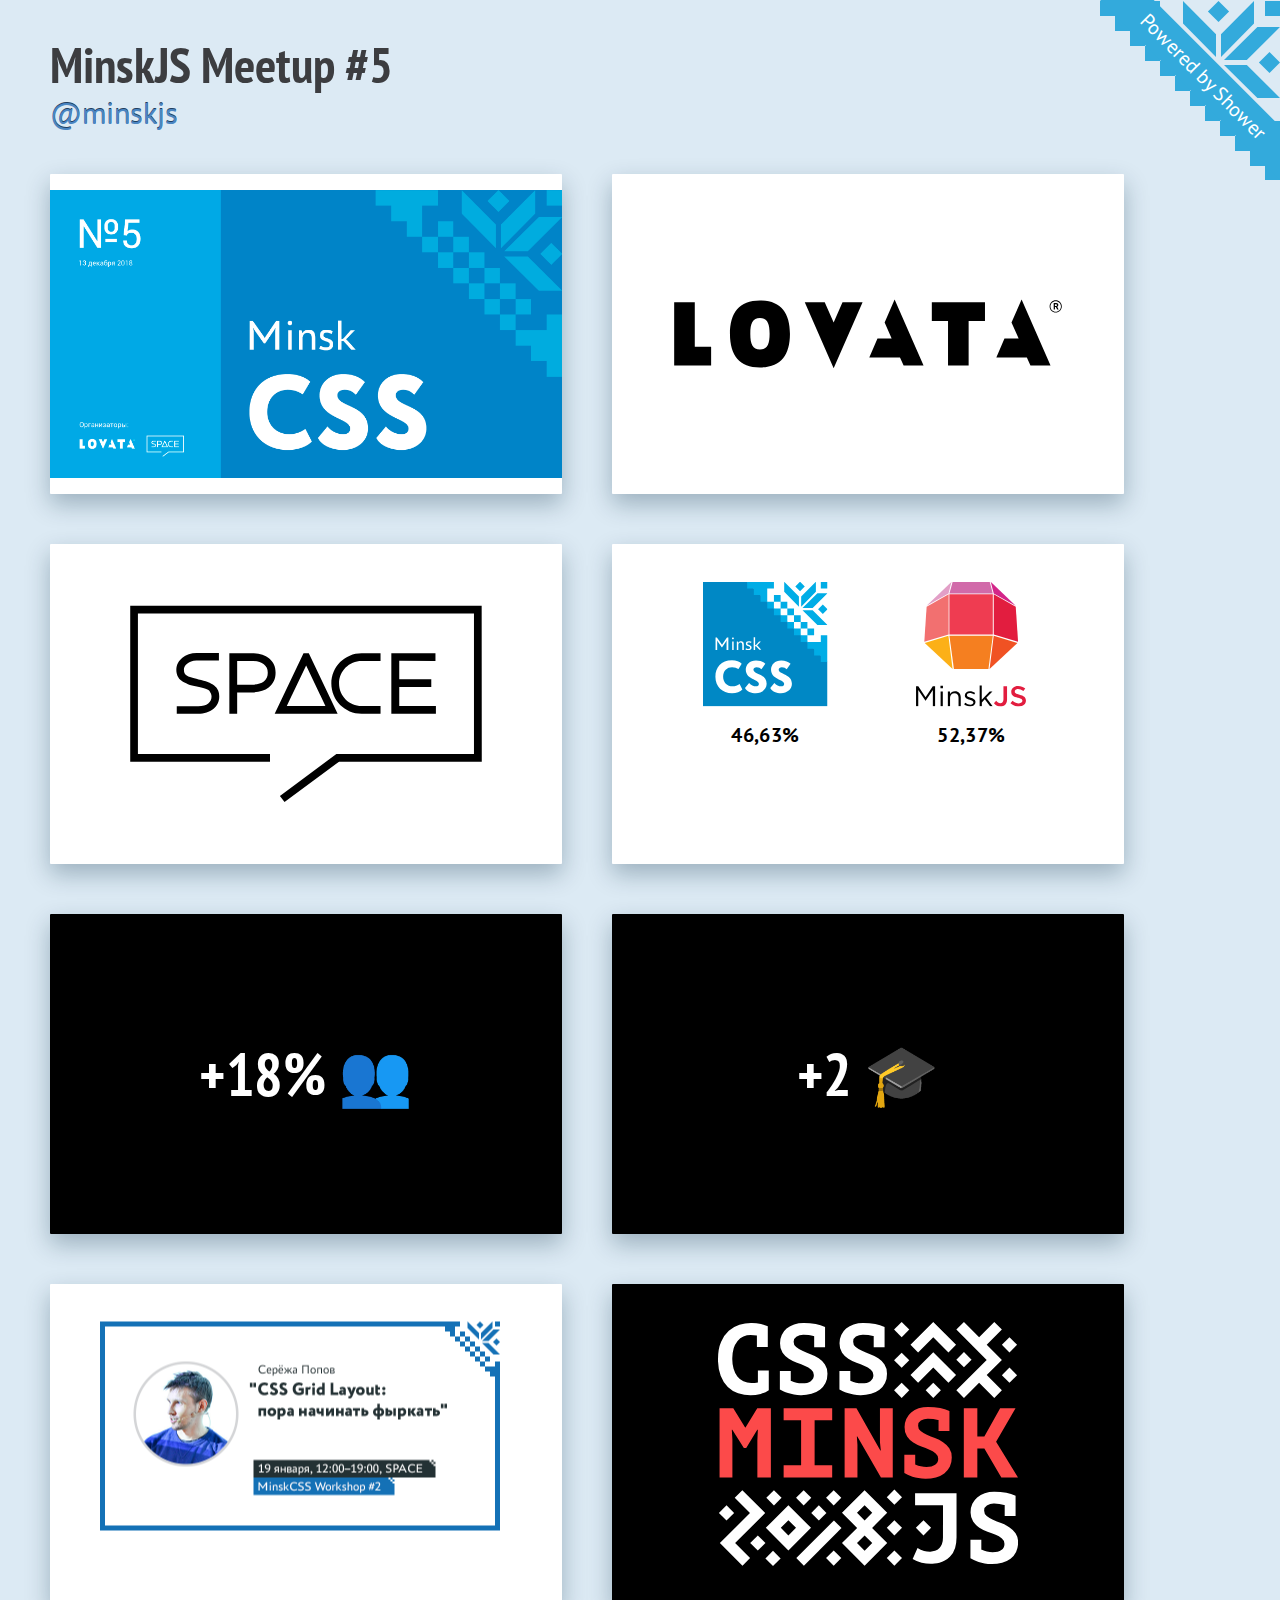
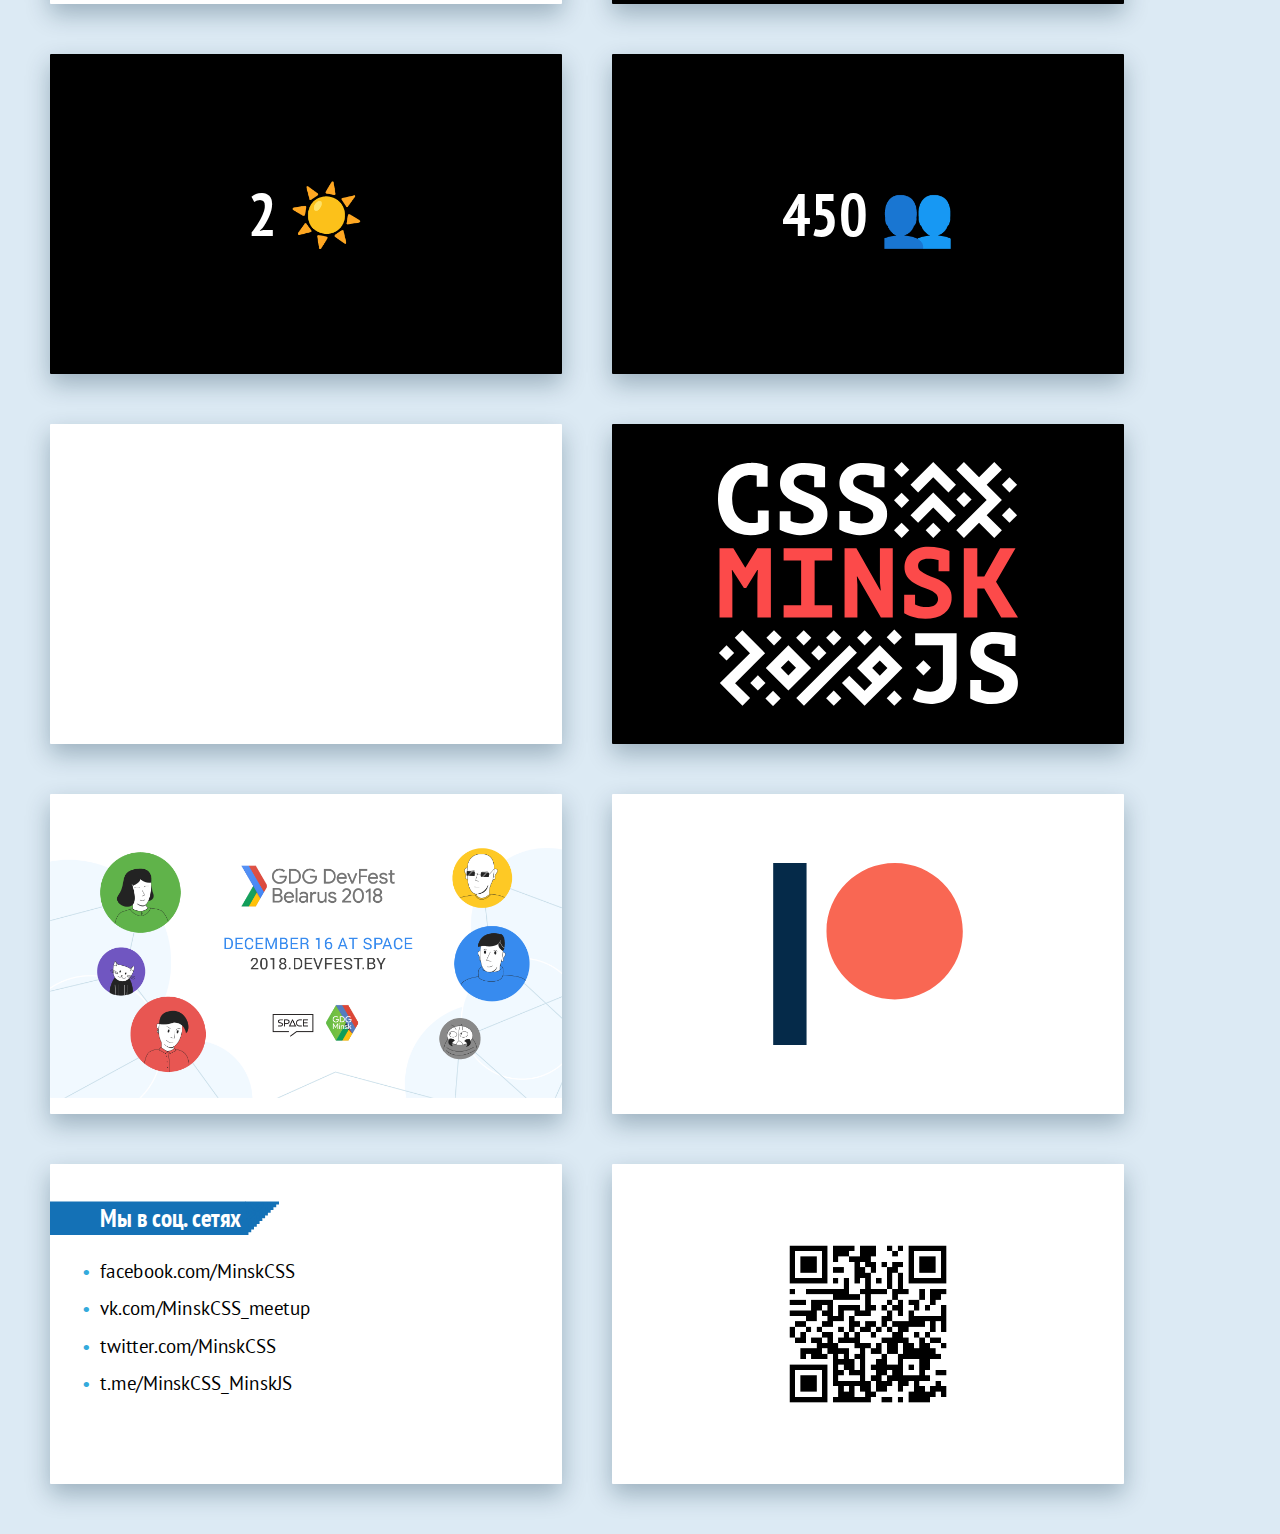
==== index.html @ f00f888f "Add slides" ====
<!DOCTYPE html>
<html lang="en">

<head>
	<title>MinskJS Meetup #5 — Opening</title>
	<meta charset="utf-8">
	<meta http-equiv="x-ua-compatible" content="ie=edge">
	<meta name="viewport" content="width=device-width, initial-scale=1">
	<link rel="stylesheet" href="shower/themes/minsk-css/styles/screen-16x10.css">
	<link rel="stylesheet" href="style.css">
	<link rel="stylesheet" href="assets/animate.css">
	<style>
		.animated {
			animation-play-state: paused;
		}
		.slide.active .animated {
			animation-play-state: running;
		}
		.animation-delay-100 {
			animation-delay: 100ms;
		}
		.animation-delay-500 {
			animation-delay: 500ms;
		}
		.animation-delay-1000 {
			animation-delay: 1000ms;
		}
		.animation-delay-1500 {
			animation-delay: 1500ms;
		}
	</style>
</head>

<body class="shower list">

	<header class="caption">
		<h1>MinskJS Meetup #5</h1>
		<p>
			<a href="https://twitter.com/MinskJS">@minskjs</a>
		</p>
	</header>

	<section class="slide clear" id="cover">
		<img src="pictures/cover.png" alt="" class="cover">
	</section>

	<section class="slide clear">
		<img src="pictures/lovata.svg" class="place" alt="LOVATA" width="900">
	</section>

	<section class="slide clear">
		<img src="pictures/space.svg" class="place" alt="space" width="900">
	</section>

	<section class="slide white clear">
		<style>
			.projects {
				display: flex;
				height: 83.5%;
				align-items: center;
				justify-content: space-between;
				flex-wrap: wrap;
				flex-direction: column;
			}
	
			.projects__item {
				flex-basis: 45%;
			}
		</style>
		<div class="projects">
			<style>
				.meetups-attendees-ratio {
					display: block;
					font-weight: bold;
					font-size: 40px;
					text-align: center;
				}
			</style>
			<div class="animated bounceInLeft animation-delay-100">
				<img src="pictures/minskcss-logo.svg" alt="">
				<span class="meetups-attendees-ratio">46,63%</span>
			</div>
			<div class="animated bounceInRight animation-delay-100">
				<img src="pictures/minskjs-logo.svg" alt="">
				<span class="meetups-attendees-ratio">52,37%</span>
			</div>
		</div>
	</section>

	<section class="slide black clear">
		<h2 class="shout no-bg shrink" style="color: white">+18% 👥</h2>
	</section>

	<section class="slide black clear">
		<h2 class="shout no-bg shrink" style="color: white">+2 🎓</h2>
	</section>

	<section class="slide clear">
		<img src="pictures/minskcss-workshop-2.png" alt="DevFest">
	</section>

	<section class="slide black clear">
		<img src="pictures/css-minsk-js-logo.svg" class="place" width="600" alt="CSS-Minsk-JS">
	</section>

	<section class="slide black clear">
		<h2 class="shout no-bg shrink" style="color: white">2 ☀️</h2>
	</section>

	<section class="slide black clear">
		<h2 class="shout no-bg shrink" style="color: white">450 👥</h2>
	</section>

	<section class="slide clear">
		<iframe width="100%" height="100%" class="cover" src="https://www.youtube.com/embed/_uYw_i0BVOA?controls=0" frameborder="0" allow="accelerometer; autoplay; encrypted-media; gyroscope; picture-in-picture" allowfullscreen></iframe>
	</section>

	<section class="slide black clear">
		<img src="pictures/css-minsk-js-logo-2019.svg" class="place" width="600" alt="CSS-Minsk-JS">
	</section>

	<section class="slide clear">
		<img src="pictures/devfest-banner.png" class="cover" alt="DevFest">
	</section>

	
	<section class="slide clear">
		<img src="pictures/patreon-logo.svg" class="cover" alt="Patreon">
	</section>

	<section class="slide clear">
		<h2>Мы в соц. сетях</h2>
		<ul style="font-size: 1.5em;">
			<li>facebook.com/MinskCSS</li>
			<li>vk.com/MinskCSS_meetup</li>
			<li>twitter.com/MinskCSS</li>
			<li>t.me/MinskCSS_MinskJS</li>
		</ul>
	</section>

	<section class="slide clear">
		<img src="pictures/qr.gif" class="place" height="400" alt="QR-code">
	</section>


	<footer class="badge">
		<a href="https://github.com/shower/shower">Powered by Shower</a>
	</footer>

	<div class="progress"></div>

	<script src="shower/shower.min.js"></script>

</body>

</html>
---- shower/themes/minsk-css/styles/screen-16x10.css ----
/**
* MinskCSS theme for Shower HTML presentation engine
* shower-minskcss v1.0.0, https://github.com/MeFoDy/shower-minskcss
* @copyright 2010–2018 Nikita Dubko, https://mefody.github.io/
* @license MIT
*/
@charset "UTF-8";@font-face{font-family:PT Sans;src:url(../fonts/pt-sans-regular.woff) format("woff")}@font-face{font-family:PT Sans;font-weight:700;src:url(../fonts/pt-sans-bold.woff) format("woff")}@font-face{font-family:PT Sans;font-style:italic;src:url(../fonts/pt-sans-italic.woff) format("woff")}@font-face{font-family:PT Sans;font-weight:700;font-style:italic;src:url(../fonts/pt-sans-bold-italic.woff) format("woff")}@font-face{font-family:PT Sans Narrow;font-weight:700;src:url(../fonts/pt-sans-narrow-bold.woff) format("woff")}@font-face{font-family:PT Mono;src:url(../fonts/pt-mono-regular.woff) format("woff")}*,::after,::before{-webkit-box-sizing:border-box;box-sizing:border-box}a,abbr,acronym,address,applet,article,aside,audio,b,big,blockquote,body,canvas,caption,center,cite,code,dd,del,details,dfn,div,dl,dt,em,embed,fieldset,figcaption,figure,footer,form,h1,h2,h3,h4,h5,h6,header,hgroup,html,i,iframe,img,ins,kbd,label,legend,li,mark,menu,nav,object,ol,output,p,pre,q,ruby,s,samp,section,small,span,strike,strong,sub,summary,sup,table,tbody,td,tfoot,th,thead,time,tr,tt,u,ul,var,video{margin:0;padding:0;vertical-align:baseline;border:0;font:inherit;font-size:100%}article,aside,details,figcaption,figure,footer,header,hgroup,main,menu,nav,section{display:block}.caption p,body{line-height:1}ol,ul{list-style:none}blockquote,q{quotes:none}blockquote::after,blockquote::before,q::after,q::before{content:none}table{border-spacing:0;border-collapse:collapse}a{text-decoration:none}@page{margin:0;size:1024px 640px}.shower{counter-reset:slide;color:#000;font:25px/2 PT Sans,sans-serif;-webkit-print-color-adjust:exact;-webkit-text-size-adjust:none;-moz-text-size-adjust:none;-ms-text-size-adjust:none}@media print{.shower{text-rendering:geometricPrecision}}.caption{display:none;width:100%;margin-top:-.2em;padding:0 1em .93em;color:#3c3d40;font-size:25px}@media (min-width:1174px){.caption{font-size:50px}}@media (min-width:2348px){.caption{font-size:100px}}.caption h1{padding-bottom:.15em;font:700 1em/1 PT Sans Narrow,sans-serif}.caption p{font-size:.6em}.caption a{color:#4b86c2;text-shadow:0 -1px 0 #1f3f60}.slide{position:relative;z-index:1;overflow:hidden;width:1024px;height:640px;padding:75px 100px 0;background:#fff;font-size:25px}.slide h2{position:relative;margin-bottom:34px;color:#585a5e;font:700 50px/1 PT Sans Narrow,sans-serif}.slide h2:not(.no-bg){display:inline-block;margin-left:-200px;padding:7px 10px 10px 200px;color:#fff;background:#1471b6}.slide h2:not(.no-bg)::after{position:absolute;top:0;right:-66px;display:block;width:67px;height:100%;content:'';-webkit-transform:scaleX(-1);transform:scaleX(-1);background:url(../images/ornament-dark.svg) no-repeat,-webkit-gradient(linear,right top,left bottom,color-stop(0,#1471b6),color-stop(50%,#1471b6),color-stop(50%,transparent));background:url(../images/ornament-dark.svg) no-repeat,linear-gradient(to bottom left,#1471b6 0,#1471b6 50%,transparent 50%);background-size:contain}.slide p{margin-bottom:1em}.slide p.note{color:#979a9e}.slide a{background:-webkit-gradient(linear,left bottom,left top,color-stop(.09em,currentColor),color-stop(.09em,transparent)) repeat-x;background:linear-gradient(to top,currentColor .09em,transparent .09em) repeat-x;color:#4b86c2}.slide b,.slide strong{font-weight:700}.slide blockquote,.slide dfn,.slide em,.slide i{font-style:italic}.slide code,.slide kbd,.slide mark,.slide samp{padding:.1em .3em;border-radius:.2em}.slide code,.slide kbd,.slide samp{background:rgba(88,90,94,.1);font-family:PT Mono,monospace;line-height:1}.slide mark{background:#fafaa2}.slide sub,.slide sup{position:relative;font-size:75%;line-height:0}.slide sub{bottom:-.25em}.slide sup{top:-.5em}.slide blockquote::before{position:absolute;margin:-.15em 0 0 -.43em;content:'\201C';color:rgba(20,113,182,.3);font-size:8em;line-height:1}.slide blockquote+figcaption{margin:-1em 0 1em;font-weight:700;font-style:italic}.slide ol,.slide ul{margin-bottom:1em;counter-reset:list}.slide ol li,.slide ul li{text-indent:-2em;page-break-inside:avoid}.slide ol li::before,.slide ul li::before{display:inline-block;width:2em;text-align:right;color:#33aadc}.slide ol ol,.slide ol ul,.slide ul ol,.slide ul ul{margin-bottom:0;margin-left:2em}.slide ul>li::before{padding-right:.5em;content:'•'}.slide ul>li:lang(ru)::before{content:'—'}.slide ol>li::before{padding-right:.4em;content:counter(list) ".";counter-increment:list}.slide ol>li[value]::before{content:attr(value) "."}.slide ul>li[value]::before{content:attr(value)}.slide table{width:calc(100% + 100px + 100px);margin-bottom:1em;margin-left:-100px}.slide table td:first-child,.slide table th:first-child{padding-left:96px}.slide table td:last-child,.slide table th:last-child{padding-right:96px}.slide table th{text-align:left;font-weight:700}.slide table tr:not(:last-of-type)>*{background:-webkit-gradient(linear,left bottom,left top,color-stop(.055em,rgba(88,90,94,.5)),color-stop(.055em,transparent)) repeat-x;background:linear-gradient(to top,rgba(88,90,94,.5) .055em,transparent .055em) repeat-x}.slide table.striped tr:nth-child(even){background:rgba(88,90,94,.1)}.slide table.striped tr>*{background-image:none}.slide pre{margin-bottom:1em;counter-reset:code;white-space:normal}.slide pre code{display:block;width:calc(100% + 100px + 100px);margin-left:-100px;padding:0 0 0 100px;white-space:pre;-moz-tab-size:4;-o-tab-size:4;tab-size:4;border-radius:0;background:0 0;line-height:2}.slide pre code:not(:only-child).mark{background:rgba(88,90,94,.1)}.slide pre code:not(:only-child)::before{position:absolute;margin-left:-2em;content:counter(code,decimal-leading-zero) ".";counter-increment:code;color:#979a9e}.slide pre mark{position:relative;z-index:-1;margin:0 -.3em}.slide pre mark.important{color:#fff;background:#c00}.slide .cover+figcaption.white,.slide pre mark.important .hljs-string{color:#fff}.slide pre .comment{color:#999}.slide footer{position:absolute;right:0;bottom:-640px;left:0;display:none;padding:41px 100px 8px;-webkit-transition:bottom .3s;transition:bottom .3s;background:#fbfbba;-webkit-box-shadow:0 1px 0 #fafaa2 inset;box-shadow:0 1px 0 #fafaa2 inset;line-height:1.5}.slide footer mark{background:rgba(255,255,255,.8)}.slide:hover>footer{bottom:0}.slide.grid{background-image:url(../images/grid.png);-ms-interpolation-mode:nearest-neighbor;image-rendering:-webkit-optimize-contrast;image-rendering:-moz-crisp-edges;image-rendering:-o-pixelated;image-rendering:pixelated}@media (-webkit-min-device-pixel-ratio:2),(min-resolution:2dppx){.slide.grid{background-image:url(../images/grid@2x.png);background-size:1024px auto}}.slide.black{background-color:#000}.slide.white{background-color:#fff}.slide.clear.active{z-index:2}.slide.clear::after{visibility:hidden}.slide .double,.slide .triple{-webkit-hyphens:auto;-ms-hyphens:auto;hyphens:auto;-webkit-column-gap:75px;column-gap:75px}.slide .double{-webkit-column-count:2;column-count:2}.slide .triple{-webkit-column-count:3;column-count:3}.slide .shout{position:absolute;top:50%;left:0;width:100%;padding:0 20px;-webkit-transform:translateY(-50%);transform:translateY(-50%);text-align:center;font-size:90px;line-height:1}.slide .shout:not(.no-bg){margin-left:0;padding:10px 20px}.slide .shout a{background:-webkit-gradient(linear,left bottom,left top,color-stop(.11em,currentColor),color-stop(.11em,transparent)) repeat-x;background:linear-gradient(to top,currentColor .11em,transparent .11em) repeat-x}.slide .link::before{position:relative;top:.3em;display:inline-block;width:1.6em;height:1.3em;padding-right:.3em;content:'';text-decoration:none;background-color:#fff;background-repeat:no-repeat;background-size:contain}.slide .link-github::before{background-image:url(../images/github-logo.svg)}.slide .link-codepen::before{background-image:url(../images/codepen-logo.svg)}.slide .strike{position:relative;text-decoration:none}.slide .strike::after{position:absolute;top:50%;left:-10px;display:block;width:calc(100% + 20px);height:7px;content:'';-webkit-transform:rotate(-5deg);transform:rotate(-5deg);background-color:red}.slide .label{display:inline-block;padding:0 .5em;color:#fff;background:#1471b6}.slide .cover{position:absolute;z-index:-1;top:50%;left:50%;max-width:100%;max-height:100%;-webkit-transform:translate(-50%,-50%);transform:translate(-50%,-50%)}.slide .cover.w,.slide .cover.width{width:100%;max-height:none}.slide .cover.h,.slide .cover.height{max-width:none;height:100%}.slide .cover+figcaption{position:absolute;right:10px;bottom:20px;-webkit-transform:translateX(100%) rotate(-90deg);transform:translateX(100%) rotate(-90deg);-webkit-transform-origin:0 100%;transform-origin:0 100%;opacity:.7;font-size:12px}.slide .cover+figcaption a{color:currentcolor}.slide .step-corner{position:absolute;top:0;left:var(--corner-position, 0);display:block;width:100%;height:100%}.slide .step-corner::before{position:absolute;display:block;width:var(--corner-width, 0);height:100%;content:'';background:-webkit-gradient(linear,left top,left bottom,from(#fff),to(#fff)) 0 0%/0% 3% no-repeat,-webkit-gradient(linear,left top,left bottom,from(#fff),to(#fff)) 0 2%/2% 3% no-repeat,-webkit-gradient(linear,left top,left bottom,from(#fff),to(#fff)) 0 4%/4% 3% no-repeat,-webkit-gradient(linear,left top,left bottom,from(#fff),to(#fff)) 0 6%/6% 3% no-repeat,-webkit-gradient(linear,left top,left bottom,from(#fff),to(#fff)) 0 8%/8% 3% no-repeat,-webkit-gradient(linear,left top,left bottom,from(#fff),to(#fff)) 0 10%/10% 3% no-repeat,-webkit-gradient(linear,left top,left bottom,from(#fff),to(#fff)) 0 12%/12% 3% no-repeat,-webkit-gradient(linear,left top,left bottom,from(#fff),to(#fff)) 0 14%/14% 3% no-repeat,-webkit-gradient(linear,left top,left bottom,from(#fff),to(#fff)) 0 16%/16% 3% no-repeat,-webkit-gradient(linear,left top,left bottom,from(#fff),to(#fff)) 0 18%/18% 3% no-repeat,-webkit-gradient(linear,left top,left bottom,from(#fff),to(#fff)) 0 20%/20% 3% no-repeat,-webkit-gradient(linear,left top,left bottom,from(#fff),to(#fff)) 0 22%/22% 3% no-repeat,-webkit-gradient(linear,left top,left bottom,from(#fff),to(#fff)) 0 24%/24% 3% no-repeat,-webkit-gradient(linear,left top,left bottom,from(#fff),to(#fff)) 0 26%/26% 3% no-repeat,-webkit-gradient(linear,left top,left bottom,from(#fff),to(#fff)) 0 28%/28% 3% no-repeat,-webkit-gradient(linear,left top,left bottom,from(#fff),to(#fff)) 0 30%/30% 3% no-repeat,-webkit-gradient(linear,left top,left bottom,from(#fff),to(#fff)) 0 32%/32% 3% no-repeat,-webkit-gradient(linear,left top,left bottom,from(#fff),to(#fff)) 0 34%/34% 3% no-repeat,-webkit-gradient(linear,left top,left bottom,from(#fff),to(#fff)) 0 36%/36% 3% no-repeat,-webkit-gradient(linear,left top,left bottom,from(#fff),to(#fff)) 0 38%/38% 3% no-repeat,-webkit-gradient(linear,left top,left bottom,from(#fff),to(#fff)) 0 40%/40% 3% no-repeat,-webkit-gradient(linear,left top,left bottom,from(#fff),to(#fff)) 0 42%/42% 3% no-repeat,-webkit-gradient(linear,left top,left bottom,from(#fff),to(#fff)) 0 44%/44% 3% no-repeat,-webkit-gradient(linear,left top,left bottom,from(#fff),to(#fff)) 0 46%/46% 3% no-repeat,-webkit-gradient(linear,left top,left bottom,from(#fff),to(#fff)) 0 48%/48% 3% no-repeat,-webkit-gradient(linear,left top,left bottom,from(#fff),to(#fff)) 0 50%/50% 3% no-repeat,-webkit-gradient(linear,left top,left bottom,from(#fff),to(#fff)) 0 52%/52% 3% no-repeat,-webkit-gradient(linear,left top,left bottom,from(#fff),to(#fff)) 0 54%/54% 3% no-repeat,-webkit-gradient(linear,left top,left bottom,from(#fff),to(#fff)) 0 56%/56% 3% no-repeat,-webkit-gradient(linear,left top,left bottom,from(#fff),to(#fff)) 0 58%/58% 3% no-repeat,-webkit-gradient(linear,left top,left bottom,from(#fff),to(#fff)) 0 60%/60% 3% no-repeat,-webkit-gradient(linear,left top,left bottom,from(#fff),to(#fff)) 0 62%/62% 3% no-repeat,-webkit-gradient(linear,left top,left bottom,from(#fff),to(#fff)) 0 64%/64% 3% no-repeat,-webkit-gradient(linear,left top,left bottom,from(#fff),to(#fff)) 0 66%/66% 3% no-repeat,-webkit-gradient(linear,left top,left bottom,from(#fff),to(#fff)) 0 68%/68% 3% no-repeat,-webkit-gradient(linear,left top,left bottom,from(#fff),to(#fff)) 0 70%/70% 3% no-repeat,-webkit-gradient(linear,left top,left bottom,from(#fff),to(#fff)) 0 72%/72% 3% no-repeat,-webkit-gradient(linear,left top,left bottom,from(#fff),to(#fff)) 0 74%/74% 3% no-repeat,-webkit-gradient(linear,left top,left bottom,from(#fff),to(#fff)) 0 76%/76% 3% no-repeat,-webkit-gradient(linear,left top,left bottom,from(#fff),to(#fff)) 0 78%/78% 3% no-repeat,-webkit-gradient(linear,left top,left bottom,from(#fff),to(#fff)) 0 80%/80% 3% no-repeat,-webkit-gradient(linear,left top,left bottom,from(#fff),to(#fff)) 0 82%/82% 3% no-repeat,-webkit-gradient(linear,left top,left bottom,from(#fff),to(#fff)) 0 84%/84% 3% no-repeat,-webkit-gradient(linear,left top,left bottom,from(#fff),to(#fff)) 0 86%/86% 3% no-repeat,-webkit-gradient(linear,left top,left bottom,from(#fff),to(#fff)) 0 88%/88% 3% no-repeat,-webkit-gradient(linear,left top,left bottom,from(#fff),to(#fff)) 0 90%/90% 3% no-repeat,-webkit-gradient(linear,left top,left bottom,from(#fff),to(#fff)) 0 92%/92% 3% no-repeat,-webkit-gradient(linear,left top,left bottom,from(#fff),to(#fff)) 0 94%/94% 3% no-repeat,-webkit-gradient(linear,left top,left bottom,from(#fff),to(#fff)) 0 96%/96% 3% no-repeat,-webkit-gradient(linear,left top,left bottom,from(#fff),to(#fff)) 0 98%/98% 3% no-repeat,-webkit-gradient(linear,left top,left bottom,from(#fff),to(#fff)) 0 100%/100% 3% no-repeat,0 0;background:linear-gradient(#fff,#fff) 0 0%/0% 3% no-repeat,linear-gradient(#fff,#fff) 0 2%/2% 3% no-repeat,linear-gradient(#fff,#fff) 0 4%/4% 3% no-repeat,linear-gradient(#fff,#fff) 0 6%/6% 3% no-repeat,linear-gradient(#fff,#fff) 0 8%/8% 3% no-repeat,linear-gradient(#fff,#fff) 0 10%/10% 3% no-repeat,linear-gradient(#fff,#fff) 0 12%/12% 3% no-repeat,linear-gradient(#fff,#fff) 0 14%/14% 3% no-repeat,linear-gradient(#fff,#fff) 0 16%/16% 3% no-repeat,linear-gradient(#fff,#fff) 0 18%/18% 3% no-repeat,linear-gradient(#fff,#fff) 0 20%/20% 3% no-repeat,linear-gradient(#fff,#fff) 0 22%/22% 3% no-repeat,linear-gradient(#fff,#fff) 0 24%/24% 3% no-repeat,linear-gradient(#fff,#fff) 0 26%/26% 3% no-repeat,linear-gradient(#fff,#fff) 0 28%/28% 3% no-repeat,linear-gradient(#fff,#fff) 0 30%/30% 3% no-repeat,linear-gradient(#fff,#fff) 0 32%/32% 3% no-repeat,linear-gradient(#fff,#fff) 0 34%/34% 3% no-repeat,linear-gradient(#fff,#fff) 0 36%/36% 3% no-repeat,linear-gradient(#fff,#fff) 0 38%/38% 3% no-repeat,linear-gradient(#fff,#fff) 0 40%/40% 3% no-repeat,linear-gradient(#fff,#fff) 0 42%/42% 3% no-repeat,linear-gradient(#fff,#fff) 0 44%/44% 3% no-repeat,linear-gradient(#fff,#fff) 0 46%/46% 3% no-repeat,linear-gradient(#fff,#fff) 0 48%/48% 3% no-repeat,linear-gradient(#fff,#fff) 0 50%/50% 3% no-repeat,linear-gradient(#fff,#fff) 0 52%/52% 3% no-repeat,linear-gradient(#fff,#fff) 0 54%/54% 3% no-repeat,linear-gradient(#fff,#fff) 0 56%/56% 3% no-repeat,linear-gradient(#fff,#fff) 0 58%/58% 3% no-repeat,linear-gradient(#fff,#fff) 0 60%/60% 3% no-repeat,linear-gradient(#fff,#fff) 0 62%/62% 3% no-repeat,linear-gradient(#fff,#fff) 0 64%/64% 3% no-repeat,linear-gradient(#fff,#fff) 0 66%/66% 3% no-repeat,linear-gradient(#fff,#fff) 0 68%/68% 3% no-repeat,linear-gradient(#fff,#fff) 0 70%/70% 3% no-repeat,linear-gradient(#fff,#fff) 0 72%/72% 3% no-repeat,linear-gradient(#fff,#fff) 0 74%/74% 3% no-repeat,linear-gradient(#fff,#fff) 0 76%/76% 3% no-repeat,linear-gradient(#fff,#fff) 0 78%/78% 3% no-repeat,linear-gradient(#fff,#fff) 0 80%/80% 3% no-repeat,linear-gradient(#fff,#fff) 0 82%/82% 3% no-repeat,linear-gradient(#fff,#fff) 0 84%/84% 3% no-repeat,linear-gradient(#fff,#fff) 0 86%/86% 3% no-repeat,linear-gradient(#fff,#fff) 0 88%/88% 3% no-repeat,linear-gradient(#fff,#fff) 0 90%/90% 3% no-repeat,linear-gradient(#fff,#fff) 0 92%/92% 3% no-repeat,linear-gradient(#fff,#fff) 0 94%/94% 3% no-repeat,linear-gradient(#fff,#fff) 0 96%/96% 3% no-repeat,linear-gradient(#fff,#fff) 0 98%/98% 3% no-repeat,linear-gradient(#fff,#fff) 0 100%/100% 3% no-repeat,0 0}.slide .step-corner::after{position:absolute;display:block;width:calc(100% - var(--corner-width, 0) + 1px);height:100%;content:'';background:#fff}.slide .step-corner-top-right::before{top:0;right:0;-webkit-transform:scaleX(1);transform:scaleX(1)}.slide .step-corner-top-right::after{top:0;left:0}.slide .step-corner-top-left::before{top:0;left:0;-webkit-transform:scaleX(-1);transform:scaleX(-1)}.slide .step-corner-top-left::after{top:0;right:0}.slide .step-corner-bottom-left::before{bottom:0;left:0;-webkit-transform:scale(-1);transform:scale(-1)}.slide .step-corner-bottom-left::after{right:0;bottom:0}.slide .step-corner-bottom-right::before{right:0;bottom:0;-webkit-transform:scaleY(-1);transform:scaleY(-1)}.slide .step-corner-bottom-right::after{bottom:0;left:0}.slide .place{position:absolute;top:50%;left:50%;-webkit-transform:translate(-50%,-50%);transform:translate(-50%,-50%)}.slide .place.b.l,.slide .place.b.r,.slide .place.bottom.left,.slide .place.bottom.right,.slide .place.t.l,.slide .place.t.r,.slide .place.top.left,.slide .place.top.right{-webkit-transform:none;transform:none}.slide .place.b,.slide .place.bottom,.slide .place.t,.slide .place.top{-webkit-transform:translate(-50%,0);transform:translate(-50%,0)}.slide .place.l,.slide .place.left,.slide .place.r,.slide .place.right{-webkit-transform:translate(0,-50%);transform:translate(0,-50%)}.slide .place.t,.slide .place.t.r,.slide .place.top,.slide .place.top.left,.slide .place.top.right{top:0}.slide .place.r,.slide .place.right{right:0;left:auto}.slide .place.b,.slide .place.b.l,.slide .place.b.r,.slide .place.bottom,.slide .place.bottom.left,.slide .place.bottom.right{top:auto;bottom:0}.slide .place.l,.slide .place.left{left:0}.slide .terminal{position:relative;width:800px;padding:10px;color:#b4c4c6;border-radius:0 0 7px 7px;background-color:#0f3642;-webkit-box-shadow:0 0 0 1px rgba(0,0,0,.05),0 0 30px 1px rgba(0,0,0,.5);box-shadow:0 0 0 1px rgba(0,0,0,.05),0 0 30px 1px rgba(0,0,0,.5);font-family:'PT Mono',monospace;font-size:.8em;line-height:1.2em}.slide .terminal::before{position:absolute;top:-25px;left:0;display:block;overflow:hidden;width:100%;height:25px;padding:0 80px;content:attr(data-content);text-align:center;white-space:nowrap;text-overflow:ellipsis;color:#4c3436;border-radius:7px 7px 0 0;background:-webkit-gradient(linear,left bottom,left top,from(#d8d8d8),to(#ececec));background:linear-gradient(0deg,#d8d8d8,#ececec);font-family:'PT Sans',sans-serif;font-size:1em;line-height:25px}.slide .terminal::after{position:absolute;top:-18px;left:10px;width:12px;height:12px;content:'';border-radius:100%;background:#f95c5b;-webkit-box-shadow:0 0 0 1px #da3d42,22px 0 0 0 #fabe3b,22px 0 0 1px #ecb03e,44px 0 0 0 #38cd46,44px 0 0 1px #2eae32;box-shadow:0 0 0 1px #da3d42,22px 0 0 0 #fabe3b,22px 0 0 1px #ecb03e,44px 0 0 0 #38cd46,44px 0 0 1px #2eae32}.slide .terminal p{margin:0}.slide .terminal p::before{content:'~$ ';color:#5ed7ff}.slide::after{top:0;right:50px;width:50px;height:70px;padding-top:15px;content:counter(slide);counter-increment:slide;text-align:center;color:#fff;background:#1471b6}.progress{z-index:1;bottom:0;left:-20px;display:none;clip:rect(10px,1044px,20px,20px);-webkit-box-sizing:content-box;box-sizing:content-box;width:0;height:0;-webkit-transition:width .2s linear;transition:width .2s linear;border:10px solid #1471b6;border-right-color:transparent}.progress[style*='100%']{padding-left:10px}.badge,.badge a,.progress,.slide::after{position:absolute}.badge{z-index:1;top:0;display:none;overflow:hidden;width:9em;height:9em;background:url(../images/ornament.svg);font-size:10px;right:0}@media (min-width:1174px){.badge{font-size:20px}}@media (min-width:2348px){.badge{font-size:40px}}.badge a{right:-50%;bottom:50%;left:-50%;visibility:visible;-webkit-transform:rotate(45deg);transform:rotate(45deg);-webkit-transform-origin:50% 100%;transform-origin:50% 100%;text-align:center;color:#fff;background:#33aadc;line-height:1.9}.region{display:none}@media screen{.shower.list{position:absolute;display:-webkit-box;display:-webkit-flex;display:-ms-flexbox;display:flex;clip:rect(0,auto,auto,0);width:100%;background:rgba(20,113,182,.15);-webkit-flex-wrap:wrap;-ms-flex-wrap:wrap;flex-wrap:wrap;padding-top:25px}.shower.list .caption,.shower.list .slide footer{display:block}.shower.list .slide{-webkit-transform-origin:0 0;transform-origin:0 0;border-radius:2px;-webkit-box-shadow:0 20px 50px rgba(7,42,67,.3);box-shadow:0 20px 50px rgba(7,42,67,.3);margin:0 -768px -455px 25px;-webkit-transform:scale(.25);transform:scale(.25)}}@media screen and (min-width:1174px){.shower.list .slide{margin:0 -512px -270px 50px;-webkit-transform:scale(.5);transform:scale(.5)}}@media screen and (min-width:2348px){.shower.list .slide{margin:0 0 100px 100px;-webkit-transform:scale(1);transform:scale(1)}}@media screen{.shower.list .slide:hover{-webkit-box-shadow:0 0 0 20px rgba(15,84,136,.1),0 20px 50px rgba(15,84,136,.3);box-shadow:0 0 0 20px rgba(15,84,136,.1),0 20px 50px rgba(15,84,136,.3)}.shower.list .slide.active{-webkit-box-shadow:0 0 0 1px #376da3,0 0 0 20px #4b86c2,0 20px 50px rgba(0,0,0,.3);box-shadow:0 0 0 1px #376da3,0 0 0 20px #4b86c2,0 20px 50px rgba(0,0,0,.3)}.shower.list .slide *{pointer-events:none}.shower.list .badge{display:block}}@media screen and (min-width:1174px){.shower.list{padding-top:50px}}@media screen and (min-width:2348px){.shower.list{padding-top:100px}}@media screen{.shower.full{position:absolute;top:50%;left:50%;overflow:hidden;width:1024px;height:640px;margin:-320px 0 0 -512px;background:#000}.shower.full .slide{position:absolute;top:0;left:0;visibility:hidden;margin-left:-150%}.shower.full .slide pre code:not(:only-child).mark.next{visibility:visible;background:0 0}.shower.full .slide pre code:not(:only-child).mark.next.active{background:rgba(88,90,94,.1)}.shower.full .slide .next{visibility:hidden}.shower.full .slide .next.active{visibility:visible}.shower.full .slide .shout.grow,.shower.full .slide .shout.shrink{-webkit-transition:.4s ease-out;transition:.4s ease-out;-webkit-transition-property:opacity,-webkit-transform;transition-property:opacity,transform;transition-property:opacity,transform,-webkit-transform;opacity:0}.shower.full .slide .shout.grow{-webkit-transform:scale(.1) translateY(-50%);transform:scale(.1) translateY(-50%)}.shower.full .slide .shout.shrink{-webkit-transform:scale(10) translateY(-50%);transform:scale(10) translateY(-50%)}.shower.full .slide.active .shout.grow,.shower.full .slide.active .shout.shrink{-webkit-transform:scale(1) translateY(-50%);transform:scale(1) translateY(-50%);opacity:1}.shower.full .slide.active{visibility:visible;margin:0}.shower.full .progress{display:block;-webkit-transform:translateZ(0);transform:translateZ(0)}.shower.full .region{position:absolute;overflow:hidden;clip:rect(0 0 0 0);width:1px;height:1px;margin:-1px;padding:0;border:none;display:block}}
---- style.css ----
.slide .shout {
    font-size: 120px;
}

.col-l,
.col-r {
    width: 49%;
    display: inline-block;
    vertical-align: top;
}
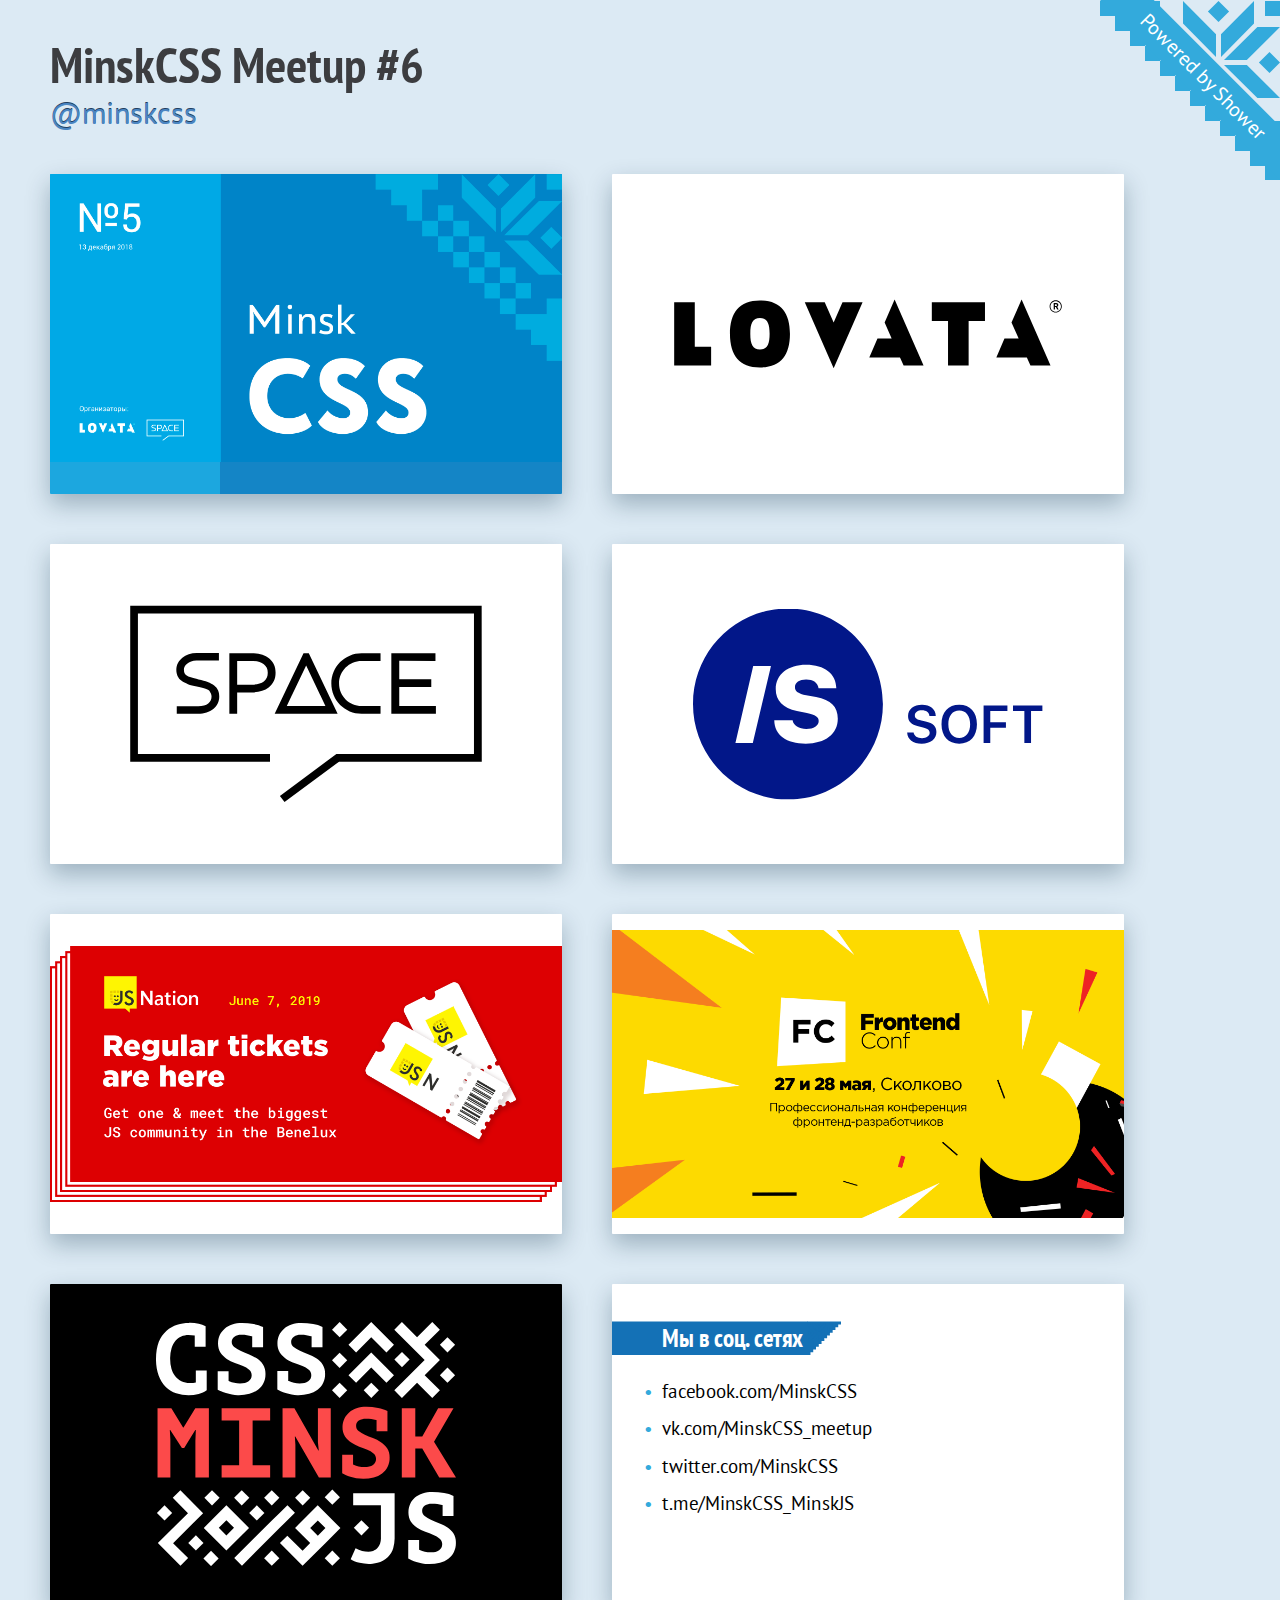
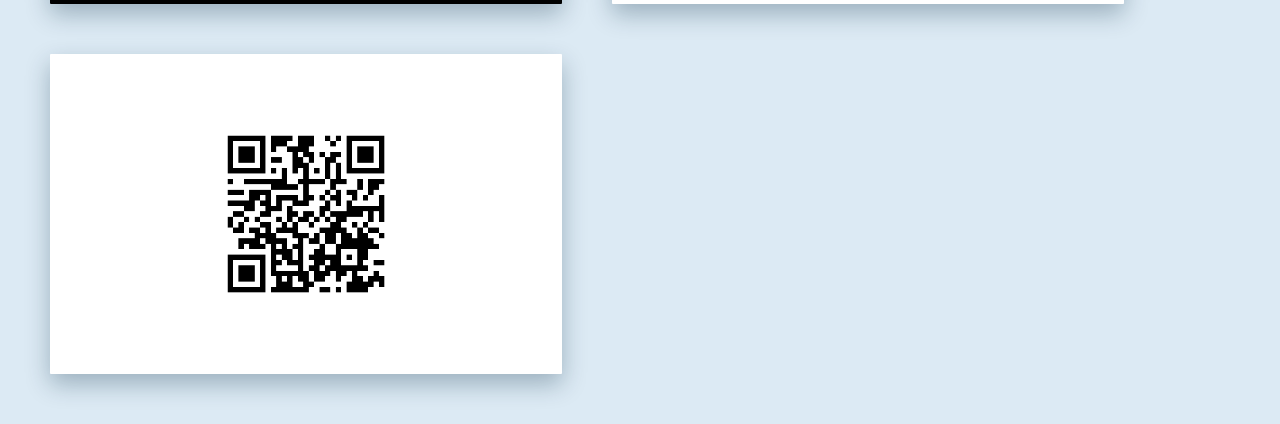
==== commit c9384f4f: "Update slides ahead of meetup #6" ====
--- a/index.html
+++ b/index.html
@@ -2,7 +2,7 @@
 <html lang="en">
 
 <head>
-	<title>MinskJS Meetup #5 — Opening</title>
+	<title>MinskCSS Meetup #6 — Opening</title>
 	<meta charset="utf-8">
 	<meta http-equiv="x-ua-compatible" content="ie=edge">
 	<meta name="viewport" content="width=device-width, initial-scale=1">
@@ -34,14 +34,14 @@
 <body class="shower list">
 
 	<header class="caption">
-		<h1>MinskJS Meetup #5</h1>
+		<h1>MinskCSS Meetup #6</h1>
 		<p>
-			<a href="https://twitter.com/MinskJS">@minskjs</a>
+			<a href="https://twitter.com/MinskCSS">@minskcss</a>
 		</p>
 	</header>
 
-	<section class="slide clear" id="cover">
-		<img src="pictures/cover.png" alt="" class="cover">
+	<section class="slide clear" id="cover" style="background-image: linear-gradient(to right, #1CA7DF 0, #1CA7DF 33.3%, #1485C6 33.3%);">
+		<img src="pictures/cover.png" alt="" class="cover place top">
 	</section>
 
 	<section class="slide clear">
@@ -49,83 +49,23 @@
 	</section>
 
 	<section class="slide clear">
-		<img src="pictures/space.svg" class="place" alt="space" width="900">
-	</section>
-
-	<section class="slide white clear">
-		<style>
-			.projects {
-				display: flex;
-				height: 83.5%;
-				align-items: center;
-				justify-content: space-between;
-				flex-wrap: wrap;
-				flex-direction: column;
-			}
-	
-			.projects__item {
-				flex-basis: 45%;
-			}
-		</style>
-		<div class="projects">
-			<style>
-				.meetups-attendees-ratio {
-					display: block;
-					font-weight: bold;
-					font-size: 40px;
-					text-align: center;
-				}
-			</style>
-			<div class="animated bounceInLeft animation-delay-100">
-				<img src="pictures/minskcss-logo.svg" alt="">
-				<span class="meetups-attendees-ratio">46,63%</span>
-			</div>
-			<div class="animated bounceInRight animation-delay-100">
-				<img src="pictures/minskjs-logo.svg" alt="">
-				<span class="meetups-attendees-ratio">52,37%</span>
-			</div>
-		</div>
-	</section>
-
-	<section class="slide black clear">
-		<h2 class="shout no-bg shrink" style="color: white">+18% 👥</h2>
-	</section>
-
-	<section class="slide black clear">
-		<h2 class="shout no-bg shrink" style="color: white">+2 🎓</h2>
+		<img src="pictures/space.svg" class="place" alt="SPACE" width="900">
 	</section>
 
 	<section class="slide clear">
-		<img src="pictures/minskcss-workshop-2.png" alt="DevFest">
-	</section>
-
-	<section class="slide black clear">
-		<img src="pictures/css-minsk-js-logo.svg" class="place" width="600" alt="CSS-Minsk-JS">
-	</section>
-
-	<section class="slide black clear">
-		<h2 class="shout no-bg shrink" style="color: white">2 ☀️</h2>
-	</section>
-
-	<section class="slide black clear">
-		<h2 class="shout no-bg shrink" style="color: white">450 👥</h2>
+		<img src="pictures/issoft.svg" class="place" alt="ISSoft" width="700">
 	</section>
 
 	<section class="slide clear">
-		<iframe width="100%" height="100%" class="cover" src="https://www.youtube.com/embed/_uYw_i0BVOA?controls=0" frameborder="0" allow="accelerometer; autoplay; encrypted-media; gyroscope; picture-in-picture" allowfullscreen></iframe>
+		<img src="pictures/jsnation-banner.png" class="cover" alt="JSNation">
+	</section>
+
+	<section class="slide clear">
+		<img src="pictures/frontendconf-banner.png" class="cover" alt="FrontendConf">
 	</section>
 
 	<section class="slide black clear">
 		<img src="pictures/css-minsk-js-logo-2019.svg" class="place" width="600" alt="CSS-Minsk-JS">
-	</section>
-
-	<section class="slide clear">
-		<img src="pictures/devfest-banner.png" class="cover" alt="DevFest">
-	</section>
-
-	
-	<section class="slide clear">
-		<img src="pictures/patreon-logo.svg" class="cover" alt="Patreon">
 	</section>
 
 	<section class="slide clear">
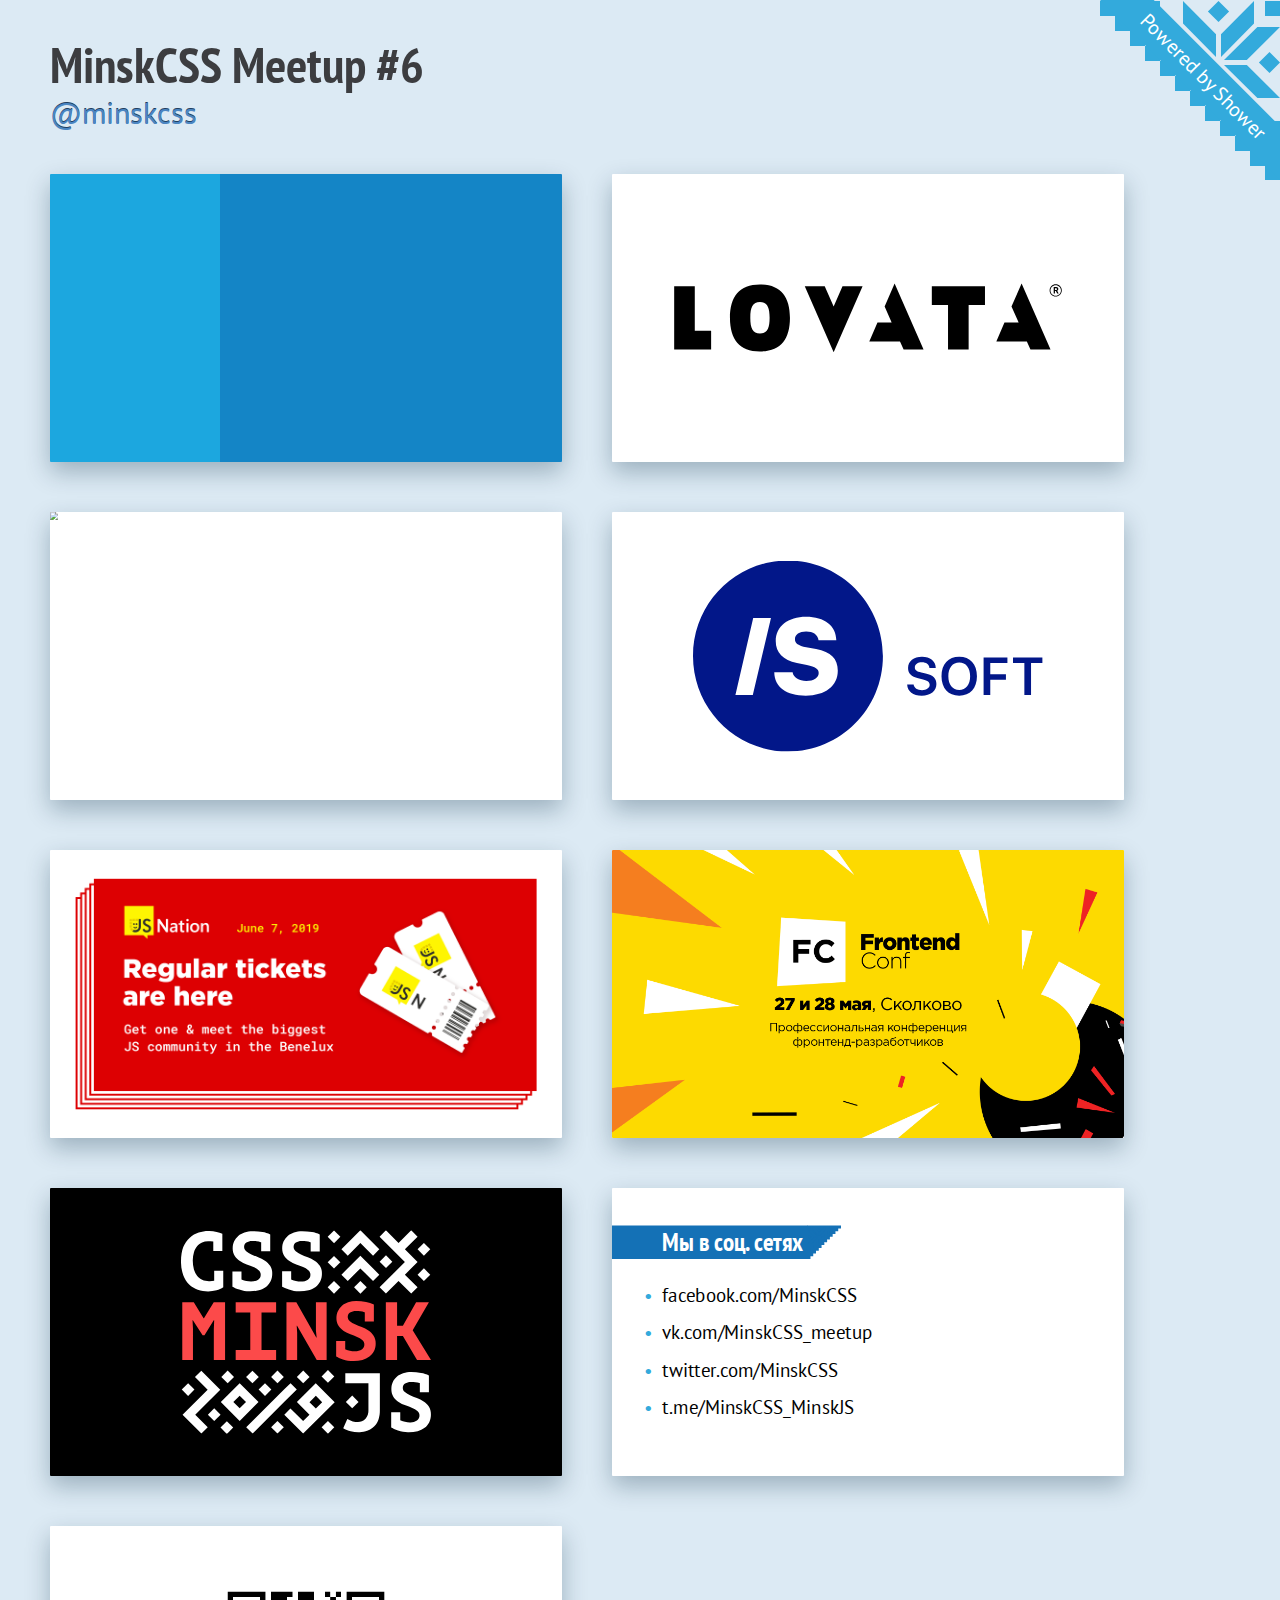
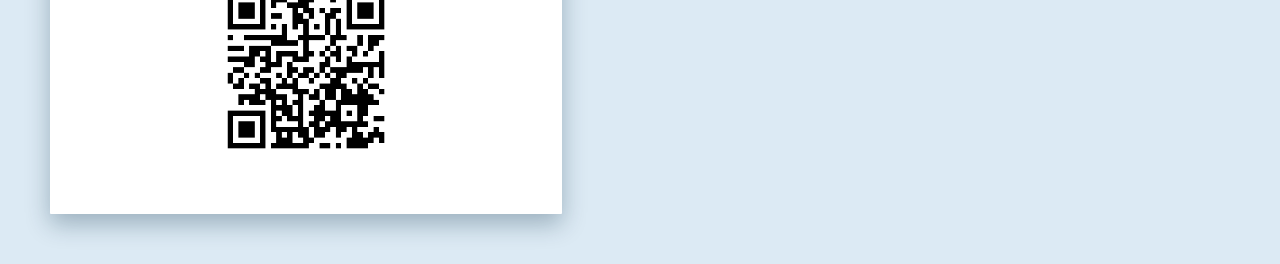
==== commit 9359ce4f: "Update opening slides" ====
--- a/index.html
+++ b/index.html
@@ -6,7 +6,7 @@
 	<meta charset="utf-8">
 	<meta http-equiv="x-ua-compatible" content="ie=edge">
 	<meta name="viewport" content="width=device-width, initial-scale=1">
-	<link rel="stylesheet" href="shower/themes/minsk-css/styles/screen-16x10.css">
+	<link rel="stylesheet" href="shower/themes/minsk-css/styles/screen-16x9.css">
 	<link rel="stylesheet" href="style.css">
 	<link rel="stylesheet" href="assets/animate.css">
 	<style>
@@ -41,7 +41,7 @@
 	</header>
 
 	<section class="slide clear" id="cover" style="background-image: linear-gradient(to right, #1CA7DF 0, #1CA7DF 33.3%, #1485C6 33.3%);">
-		<img src="pictures/cover.png" alt="" class="cover place top">
+		<img src="pictures/cover.jpg" alt="" class="cover place top">
 	</section>
 
 	<section class="slide clear">
@@ -49,7 +49,8 @@
 	</section>
 
 	<section class="slide clear">
-		<img src="pictures/space.svg" class="place" alt="SPACE" width="900">
+		<img src="./pictures/space.jpg" class="cover width place top">
+		<img src="pictures/space.svg" width="55%" class="place">
 	</section>
 
 	<section class="slide clear">
@@ -57,7 +58,7 @@
 	</section>
 
 	<section class="slide clear">
-		<img src="pictures/jsnation-banner.png" class="cover" alt="JSNation">
+		<img src="pictures/jsnation-banner.png" class="cover" alt="JSNation" style="width: 90%">
 	</section>
 
 	<section class="slide clear">
@@ -65,7 +66,7 @@
 	</section>
 
 	<section class="slide black clear">
-		<img src="pictures/css-minsk-js-logo-2019.svg" class="place" width="600" alt="CSS-Minsk-JS">
+		<img src="pictures/css-minsk-js-logo-2019.svg" class="place" width="500" alt="CSS-Minsk-JS">
 	</section>
 
 	<section class="slide clear">
--- a/shower/themes/minsk-css/styles/screen-16x9.css
+++ b/shower/themes/minsk-css/styles/screen-16x9.css
@@ -0,0 +1,7 @@
+/**
+* MinskCSS theme for Shower HTML presentation engine
+* shower-minskcss v1.0.0, https://github.com/MeFoDy/shower-minskcss
+* @copyright 2010–2018 Nikita Dubko, https://mefody.github.io/
+* @license MIT
+*/
+@charset "UTF-8";@font-face{font-family:PT Sans;src:url(../fonts/pt-sans-regular.woff) format("woff")}@font-face{font-family:PT Sans;font-weight:700;src:url(../fonts/pt-sans-bold.woff) format("woff")}@font-face{font-family:PT Sans;font-style:italic;src:url(../fonts/pt-sans-italic.woff) format("woff")}@font-face{font-family:PT Sans;font-weight:700;font-style:italic;src:url(../fonts/pt-sans-bold-italic.woff) format("woff")}@font-face{font-family:PT Sans Narrow;font-weight:700;src:url(../fonts/pt-sans-narrow-bold.woff) format("woff")}@font-face{font-family:PT Mono;src:url(../fonts/pt-mono-regular.woff) format("woff")}*,::after,::before{-webkit-box-sizing:border-box;box-sizing:border-box}a,abbr,acronym,address,applet,article,aside,audio,b,big,blockquote,body,canvas,caption,center,cite,code,dd,del,details,dfn,div,dl,dt,em,embed,fieldset,figcaption,figure,footer,form,h1,h2,h3,h4,h5,h6,header,hgroup,html,i,iframe,img,ins,kbd,label,legend,li,mark,menu,nav,object,ol,output,p,pre,q,ruby,s,samp,section,small,span,strike,strong,sub,summary,sup,table,tbody,td,tfoot,th,thead,time,tr,tt,u,ul,var,video{margin:0;padding:0;vertical-align:baseline;border:0;font:inherit;font-size:100%}article,aside,details,figcaption,figure,footer,header,hgroup,main,menu,nav,section{display:block}.caption p,body{line-height:1}ol,ul{list-style:none}blockquote,q{quotes:none}blockquote::after,blockquote::before,q::after,q::before{content:none}table{border-spacing:0;border-collapse:collapse}a{text-decoration:none}@page{margin:0;size:1024px 576px}.shower{counter-reset:slide;color:#000;font:25px/2 PT Sans,sans-serif;-webkit-print-color-adjust:exact;-webkit-text-size-adjust:none;-moz-text-size-adjust:none;-ms-text-size-adjust:none}@media print{.shower{text-rendering:geometricPrecision}}.caption{display:none;width:100%;margin-top:-.2em;padding:0 1em .93em;color:#3c3d40;font-size:25px}@media (min-width:1174px){.caption{font-size:50px}}@media (min-width:2348px){.caption{font-size:100px}}.caption h1{padding-bottom:.15em;font:700 1em/1 PT Sans Narrow,sans-serif}.caption p{font-size:.6em}.caption a{color:#4b86c2;text-shadow:0 -1px 0 #1f3f60}.slide{position:relative;z-index:1;overflow:hidden;width:1024px;height:576px;padding:75px 100px 0;background:#fff;font-size:25px}.slide h2{position:relative;margin-bottom:34px;color:#585a5e;font:700 50px/1 PT Sans Narrow,sans-serif}.slide h2:not(.no-bg){display:inline-block;margin-left:-200px;padding:7px 10px 10px 200px;color:#fff;background:#1471b6}.slide h2:not(.no-bg)::after{position:absolute;top:0;right:-66px;display:block;width:67px;height:100%;content:'';-webkit-transform:scaleX(-1);transform:scaleX(-1);background:url(../images/ornament-dark.svg) no-repeat,-webkit-gradient(linear,right top,left bottom,color-stop(0,#1471b6),color-stop(50%,#1471b6),color-stop(50%,transparent));background:url(../images/ornament-dark.svg) no-repeat,linear-gradient(to bottom left,#1471b6 0,#1471b6 50%,transparent 50%);background-size:contain}.slide p{margin-bottom:1em}.slide p.note{color:#979a9e}.slide a{background:-webkit-gradient(linear,left bottom,left top,color-stop(.09em,currentColor),color-stop(.09em,transparent)) repeat-x;background:linear-gradient(to top,currentColor .09em,transparent .09em) repeat-x;color:#4b86c2}.slide b,.slide strong{font-weight:700}.slide blockquote,.slide dfn,.slide em,.slide i{font-style:italic}.slide code,.slide kbd,.slide mark,.slide samp{padding:.1em .3em;border-radius:.2em}.slide code,.slide kbd,.slide samp{background:rgba(88,90,94,.1);font-family:PT Mono,monospace;line-height:1}.slide mark{background:#fafaa2}.slide sub,.slide sup{position:relative;font-size:75%;line-height:0}.slide sub{bottom:-.25em}.slide sup{top:-.5em}.slide blockquote::before{position:absolute;margin:-.15em 0 0 -.43em;content:'\201C';color:rgba(20,113,182,.3);font-size:8em;line-height:1}.slide blockquote+figcaption{margin:-1em 0 1em;font-weight:700;font-style:italic}.slide ol,.slide ul{margin-bottom:1em;counter-reset:list}.slide ol li,.slide ul li{text-indent:-2em;page-break-inside:avoid}.slide ol li::before,.slide ul li::before{display:inline-block;width:2em;text-align:right;color:#33aadc}.slide ol ol,.slide ol ul,.slide ul ol,.slide ul ul{margin-bottom:0;margin-left:2em}.slide ul>li::before{padding-right:.5em;content:'•'}.slide ul>li:lang(ru)::before{content:'—'}.slide ol>li::before{padding-right:.4em;content:counter(list) ".";counter-increment:list}.slide ol>li[value]::before{content:attr(value) "."}.slide ul>li[value]::before{content:attr(value)}.slide table{width:calc(100% + 100px + 100px);margin-bottom:1em;margin-left:-100px}.slide table td:first-child,.slide table th:first-child{padding-left:96px}.slide table td:last-child,.slide table th:last-child{padding-right:96px}.slide table th{text-align:left;font-weight:700}.slide table tr:not(:last-of-type)>*{background:-webkit-gradient(linear,left bottom,left top,color-stop(.055em,rgba(88,90,94,.5)),color-stop(.055em,transparent)) repeat-x;background:linear-gradient(to top,rgba(88,90,94,.5) .055em,transparent .055em) repeat-x}.slide table.striped tr:nth-child(even){background:rgba(88,90,94,.1)}.slide table.striped tr>*{background-image:none}.slide pre{margin-bottom:1em;counter-reset:code;white-space:normal}.slide pre code{display:block;width:calc(100% + 100px + 100px);margin-left:-100px;padding:0 0 0 100px;white-space:pre;-moz-tab-size:4;-o-tab-size:4;tab-size:4;border-radius:0;background:0 0;line-height:2}.slide pre code:not(:only-child).mark{background:rgba(88,90,94,.1)}.slide pre code:not(:only-child)::before{position:absolute;margin-left:-2em;content:counter(code,decimal-leading-zero) ".";counter-increment:code;color:#979a9e}.slide pre mark{position:relative;z-index:-1;margin:0 -.3em}.slide pre mark.important{color:#fff;background:#c00}.slide .cover+figcaption.white,.slide pre mark.important .hljs-string{color:#fff}.slide pre .comment{color:#999}.slide footer{position:absolute;right:0;bottom:-576px;left:0;display:none;padding:41px 100px 8px;-webkit-transition:bottom .3s;transition:bottom .3s;background:#fbfbba;-webkit-box-shadow:0 1px 0 #fafaa2 inset;box-shadow:0 1px 0 #fafaa2 inset;line-height:1.5}.slide footer mark{background:rgba(255,255,255,.8)}.slide:hover>footer{bottom:0}.slide.grid{background-image:url(../images/grid.png);-ms-interpolation-mode:nearest-neighbor;image-rendering:-webkit-optimize-contrast;image-rendering:-moz-crisp-edges;image-rendering:-o-pixelated;image-rendering:pixelated}@media (-webkit-min-device-pixel-ratio:2),(min-resolution:2dppx){.slide.grid{background-image:url(../images/grid@2x.png);background-size:1024px auto}}.slide.black{background-color:#000}.slide.white{background-color:#fff}.slide.clear.active{z-index:2}.slide.clear::after{visibility:hidden}.slide .double,.slide .triple{-webkit-hyphens:auto;-ms-hyphens:auto;hyphens:auto;-webkit-column-gap:75px;column-gap:75px}.slide .double{-webkit-column-count:2;column-count:2}.slide .triple{-webkit-column-count:3;column-count:3}.slide .shout{position:absolute;top:50%;left:0;width:100%;padding:0 20px;-webkit-transform:translateY(-50%);transform:translateY(-50%);text-align:center;font-size:90px;line-height:1}.slide .shout:not(.no-bg){margin-left:0;padding:10px 20px}.slide .shout a{background:-webkit-gradient(linear,left bottom,left top,color-stop(.11em,currentColor),color-stop(.11em,transparent)) repeat-x;background:linear-gradient(to top,currentColor .11em,transparent .11em) repeat-x}.slide .link::before{position:relative;top:.3em;display:inline-block;width:1.6em;height:1.3em;padding-right:.3em;content:'';text-decoration:none;background-color:#fff;background-repeat:no-repeat;background-size:contain}.slide .link-github::before{background-image:url(../images/github-logo.svg)}.slide .link-codepen::before{background-image:url(../images/codepen-logo.svg)}.slide .strike{position:relative;text-decoration:none}.slide .strike::after{position:absolute;top:50%;left:-10px;display:block;width:calc(100% + 20px);height:7px;content:'';-webkit-transform:rotate(-5deg);transform:rotate(-5deg);background-color:red}.slide .label{display:inline-block;padding:0 .5em;color:#fff;background:#1471b6}.slide .cover{position:absolute;z-index:-1;top:50%;left:50%;max-width:100%;max-height:100%;-webkit-transform:translate(-50%,-50%);transform:translate(-50%,-50%)}.slide .cover.w,.slide .cover.width{width:100%;max-height:none}.slide .cover.h,.slide .cover.height{max-width:none;height:100%}.slide .cover+figcaption{position:absolute;right:10px;bottom:20px;-webkit-transform:translateX(100%) rotate(-90deg);transform:translateX(100%) rotate(-90deg);-webkit-transform-origin:0 100%;transform-origin:0 100%;opacity:.7;font-size:12px}.slide .cover+figcaption a{color:currentcolor}.slide .step-corner{position:absolute;top:0;left:var(--corner-position, 0);display:block;width:100%;height:100%}.slide .step-corner::before{position:absolute;display:block;width:var(--corner-width, 0);height:100%;content:'';background:-webkit-gradient(linear,left top,left bottom,from(#fff),to(#fff)) 0 0%/0% 3% no-repeat,-webkit-gradient(linear,left top,left bottom,from(#fff),to(#fff)) 0 2%/2% 3% no-repeat,-webkit-gradient(linear,left top,left bottom,from(#fff),to(#fff)) 0 4%/4% 3% no-repeat,-webkit-gradient(linear,left top,left bottom,from(#fff),to(#fff)) 0 6%/6% 3% no-repeat,-webkit-gradient(linear,left top,left bottom,from(#fff),to(#fff)) 0 8%/8% 3% no-repeat,-webkit-gradient(linear,left top,left bottom,from(#fff),to(#fff)) 0 10%/10% 3% no-repeat,-webkit-gradient(linear,left top,left bottom,from(#fff),to(#fff)) 0 12%/12% 3% no-repeat,-webkit-gradient(linear,left top,left bottom,from(#fff),to(#fff)) 0 14%/14% 3% no-repeat,-webkit-gradient(linear,left top,left bottom,from(#fff),to(#fff)) 0 16%/16% 3% no-repeat,-webkit-gradient(linear,left top,left bottom,from(#fff),to(#fff)) 0 18%/18% 3% no-repeat,-webkit-gradient(linear,left top,left bottom,from(#fff),to(#fff)) 0 20%/20% 3% no-repeat,-webkit-gradient(linear,left top,left bottom,from(#fff),to(#fff)) 0 22%/22% 3% no-repeat,-webkit-gradient(linear,left top,left bottom,from(#fff),to(#fff)) 0 24%/24% 3% no-repeat,-webkit-gradient(linear,left top,left bottom,from(#fff),to(#fff)) 0 26%/26% 3% no-repeat,-webkit-gradient(linear,left top,left bottom,from(#fff),to(#fff)) 0 28%/28% 3% no-repeat,-webkit-gradient(linear,left top,left bottom,from(#fff),to(#fff)) 0 30%/30% 3% no-repeat,-webkit-gradient(linear,left top,left bottom,from(#fff),to(#fff)) 0 32%/32% 3% no-repeat,-webkit-gradient(linear,left top,left bottom,from(#fff),to(#fff)) 0 34%/34% 3% no-repeat,-webkit-gradient(linear,left top,left bottom,from(#fff),to(#fff)) 0 36%/36% 3% no-repeat,-webkit-gradient(linear,left top,left bottom,from(#fff),to(#fff)) 0 38%/38% 3% no-repeat,-webkit-gradient(linear,left top,left bottom,from(#fff),to(#fff)) 0 40%/40% 3% no-repeat,-webkit-gradient(linear,left top,left bottom,from(#fff),to(#fff)) 0 42%/42% 3% no-repeat,-webkit-gradient(linear,left top,left bottom,from(#fff),to(#fff)) 0 44%/44% 3% no-repeat,-webkit-gradient(linear,left top,left bottom,from(#fff),to(#fff)) 0 46%/46% 3% no-repeat,-webkit-gradient(linear,left top,left bottom,from(#fff),to(#fff)) 0 48%/48% 3% no-repeat,-webkit-gradient(linear,left top,left bottom,from(#fff),to(#fff)) 0 50%/50% 3% no-repeat,-webkit-gradient(linear,left top,left bottom,from(#fff),to(#fff)) 0 52%/52% 3% no-repeat,-webkit-gradient(linear,left top,left bottom,from(#fff),to(#fff)) 0 54%/54% 3% no-repeat,-webkit-gradient(linear,left top,left bottom,from(#fff),to(#fff)) 0 56%/56% 3% no-repeat,-webkit-gradient(linear,left top,left bottom,from(#fff),to(#fff)) 0 58%/58% 3% no-repeat,-webkit-gradient(linear,left top,left bottom,from(#fff),to(#fff)) 0 60%/60% 3% no-repeat,-webkit-gradient(linear,left top,left bottom,from(#fff),to(#fff)) 0 62%/62% 3% no-repeat,-webkit-gradient(linear,left top,left bottom,from(#fff),to(#fff)) 0 64%/64% 3% no-repeat,-webkit-gradient(linear,left top,left bottom,from(#fff),to(#fff)) 0 66%/66% 3% no-repeat,-webkit-gradient(linear,left top,left bottom,from(#fff),to(#fff)) 0 68%/68% 3% no-repeat,-webkit-gradient(linear,left top,left bottom,from(#fff),to(#fff)) 0 70%/70% 3% no-repeat,-webkit-gradient(linear,left top,left bottom,from(#fff),to(#fff)) 0 72%/72% 3% no-repeat,-webkit-gradient(linear,left top,left bottom,from(#fff),to(#fff)) 0 74%/74% 3% no-repeat,-webkit-gradient(linear,left top,left bottom,from(#fff),to(#fff)) 0 76%/76% 3% no-repeat,-webkit-gradient(linear,left top,left bottom,from(#fff),to(#fff)) 0 78%/78% 3% no-repeat,-webkit-gradient(linear,left top,left bottom,from(#fff),to(#fff)) 0 80%/80% 3% no-repeat,-webkit-gradient(linear,left top,left bottom,from(#fff),to(#fff)) 0 82%/82% 3% no-repeat,-webkit-gradient(linear,left top,left bottom,from(#fff),to(#fff)) 0 84%/84% 3% no-repeat,-webkit-gradient(linear,left top,left bottom,from(#fff),to(#fff)) 0 86%/86% 3% no-repeat,-webkit-gradient(linear,left top,left bottom,from(#fff),to(#fff)) 0 88%/88% 3% no-repeat,-webkit-gradient(linear,left top,left bottom,from(#fff),to(#fff)) 0 90%/90% 3% no-repeat,-webkit-gradient(linear,left top,left bottom,from(#fff),to(#fff)) 0 92%/92% 3% no-repeat,-webkit-gradient(linear,left top,left bottom,from(#fff),to(#fff)) 0 94%/94% 3% no-repeat,-webkit-gradient(linear,left top,left bottom,from(#fff),to(#fff)) 0 96%/96% 3% no-repeat,-webkit-gradient(linear,left top,left bottom,from(#fff),to(#fff)) 0 98%/98% 3% no-repeat,-webkit-gradient(linear,left top,left bottom,from(#fff),to(#fff)) 0 100%/100% 3% no-repeat,0 0;background:linear-gradient(#fff,#fff) 0 0%/0% 3% no-repeat,linear-gradient(#fff,#fff) 0 2%/2% 3% no-repeat,linear-gradient(#fff,#fff) 0 4%/4% 3% no-repeat,linear-gradient(#fff,#fff) 0 6%/6% 3% no-repeat,linear-gradient(#fff,#fff) 0 8%/8% 3% no-repeat,linear-gradient(#fff,#fff) 0 10%/10% 3% no-repeat,linear-gradient(#fff,#fff) 0 12%/12% 3% no-repeat,linear-gradient(#fff,#fff) 0 14%/14% 3% no-repeat,linear-gradient(#fff,#fff) 0 16%/16% 3% no-repeat,linear-gradient(#fff,#fff) 0 18%/18% 3% no-repeat,linear-gradient(#fff,#fff) 0 20%/20% 3% no-repeat,linear-gradient(#fff,#fff) 0 22%/22% 3% no-repeat,linear-gradient(#fff,#fff) 0 24%/24% 3% no-repeat,linear-gradient(#fff,#fff) 0 26%/26% 3% no-repeat,linear-gradient(#fff,#fff) 0 28%/28% 3% no-repeat,linear-gradient(#fff,#fff) 0 30%/30% 3% no-repeat,linear-gradient(#fff,#fff) 0 32%/32% 3% no-repeat,linear-gradient(#fff,#fff) 0 34%/34% 3% no-repeat,linear-gradient(#fff,#fff) 0 36%/36% 3% no-repeat,linear-gradient(#fff,#fff) 0 38%/38% 3% no-repeat,linear-gradient(#fff,#fff) 0 40%/40% 3% no-repeat,linear-gradient(#fff,#fff) 0 42%/42% 3% no-repeat,linear-gradient(#fff,#fff) 0 44%/44% 3% no-repeat,linear-gradient(#fff,#fff) 0 46%/46% 3% no-repeat,linear-gradient(#fff,#fff) 0 48%/48% 3% no-repeat,linear-gradient(#fff,#fff) 0 50%/50% 3% no-repeat,linear-gradient(#fff,#fff) 0 52%/52% 3% no-repeat,linear-gradient(#fff,#fff) 0 54%/54% 3% no-repeat,linear-gradient(#fff,#fff) 0 56%/56% 3% no-repeat,linear-gradient(#fff,#fff) 0 58%/58% 3% no-repeat,linear-gradient(#fff,#fff) 0 60%/60% 3% no-repeat,linear-gradient(#fff,#fff) 0 62%/62% 3% no-repeat,linear-gradient(#fff,#fff) 0 64%/64% 3% no-repeat,linear-gradient(#fff,#fff) 0 66%/66% 3% no-repeat,linear-gradient(#fff,#fff) 0 68%/68% 3% no-repeat,linear-gradient(#fff,#fff) 0 70%/70% 3% no-repeat,linear-gradient(#fff,#fff) 0 72%/72% 3% no-repeat,linear-gradient(#fff,#fff) 0 74%/74% 3% no-repeat,linear-gradient(#fff,#fff) 0 76%/76% 3% no-repeat,linear-gradient(#fff,#fff) 0 78%/78% 3% no-repeat,linear-gradient(#fff,#fff) 0 80%/80% 3% no-repeat,linear-gradient(#fff,#fff) 0 82%/82% 3% no-repeat,linear-gradient(#fff,#fff) 0 84%/84% 3% no-repeat,linear-gradient(#fff,#fff) 0 86%/86% 3% no-repeat,linear-gradient(#fff,#fff) 0 88%/88% 3% no-repeat,linear-gradient(#fff,#fff) 0 90%/90% 3% no-repeat,linear-gradient(#fff,#fff) 0 92%/92% 3% no-repeat,linear-gradient(#fff,#fff) 0 94%/94% 3% no-repeat,linear-gradient(#fff,#fff) 0 96%/96% 3% no-repeat,linear-gradient(#fff,#fff) 0 98%/98% 3% no-repeat,linear-gradient(#fff,#fff) 0 100%/100% 3% no-repeat,0 0}.slide .step-corner::after{position:absolute;display:block;width:calc(100% - var(--corner-width, 0) + 1px);height:100%;content:'';background:#fff}.slide .step-corner-top-right::before{top:0;right:0;-webkit-transform:scaleX(1);transform:scaleX(1)}.slide .step-corner-top-right::after{top:0;left:0}.slide .step-corner-top-left::before{top:0;left:0;-webkit-transform:scaleX(-1);transform:scaleX(-1)}.slide .step-corner-top-left::after{top:0;right:0}.slide .step-corner-bottom-left::before{bottom:0;left:0;-webkit-transform:scale(-1);transform:scale(-1)}.slide .step-corner-bottom-left::after{right:0;bottom:0}.slide .step-corner-bottom-right::before{right:0;bottom:0;-webkit-transform:scaleY(-1);transform:scaleY(-1)}.slide .step-corner-bottom-right::after{bottom:0;left:0}.slide .place{position:absolute;top:50%;left:50%;-webkit-transform:translate(-50%,-50%);transform:translate(-50%,-50%)}.slide .place.b.l,.slide .place.b.r,.slide .place.bottom.left,.slide .place.bottom.right,.slide .place.t.l,.slide .place.t.r,.slide .place.top.left,.slide .place.top.right{-webkit-transform:none;transform:none}.slide .place.b,.slide .place.bottom,.slide .place.t,.slide .place.top{-webkit-transform:translate(-50%,0);transform:translate(-50%,0)}.slide .place.l,.slide .place.left,.slide .place.r,.slide .place.right{-webkit-transform:translate(0,-50%);transform:translate(0,-50%)}.slide .place.t,.slide .place.t.r,.slide .place.top,.slide .place.top.left,.slide .place.top.right{top:0}.slide .place.r,.slide .place.right{right:0;left:auto}.slide .place.b,.slide .place.b.l,.slide .place.b.r,.slide .place.bottom,.slide .place.bottom.left,.slide .place.bottom.right{top:auto;bottom:0}.slide .place.l,.slide .place.left{left:0}.slide .terminal{position:relative;width:800px;padding:10px;color:#b4c4c6;border-radius:0 0 7px 7px;background-color:#0f3642;-webkit-box-shadow:0 0 0 1px rgba(0,0,0,.05),0 0 30px 1px rgba(0,0,0,.5);box-shadow:0 0 0 1px rgba(0,0,0,.05),0 0 30px 1px rgba(0,0,0,.5);font-family:'PT Mono',monospace;font-size:.8em;line-height:1.2em}.slide .terminal::before{position:absolute;top:-25px;left:0;display:block;overflow:hidden;width:100%;height:25px;padding:0 80px;content:attr(data-content);text-align:center;white-space:nowrap;text-overflow:ellipsis;color:#4c3436;border-radius:7px 7px 0 0;background:-webkit-gradient(linear,left bottom,left top,from(#d8d8d8),to(#ececec));background:linear-gradient(0deg,#d8d8d8,#ececec);font-family:'PT Sans',sans-serif;font-size:1em;line-height:25px}.slide .terminal::after{position:absolute;top:-18px;left:10px;width:12px;height:12px;content:'';border-radius:100%;background:#f95c5b;-webkit-box-shadow:0 0 0 1px #da3d42,22px 0 0 0 #fabe3b,22px 0 0 1px #ecb03e,44px 0 0 0 #38cd46,44px 0 0 1px #2eae32;box-shadow:0 0 0 1px #da3d42,22px 0 0 0 #fabe3b,22px 0 0 1px #ecb03e,44px 0 0 0 #38cd46,44px 0 0 1px #2eae32}.slide .terminal p{margin:0}.slide .terminal p::before{content:'~$ ';color:#5ed7ff}.slide::after{top:0;right:50px;width:50px;height:70px;padding-top:15px;content:counter(slide);counter-increment:slide;text-align:center;color:#fff;background:#1471b6}.progress{z-index:1;bottom:0;left:-20px;display:none;clip:rect(10px,1044px,20px,20px);-webkit-box-sizing:content-box;box-sizing:content-box;width:0;height:0;-webkit-transition:width .2s linear;transition:width .2s linear;border:10px solid #1471b6;border-right-color:transparent}.progress[style*='100%']{padding-left:10px}.badge,.badge a,.progress,.slide::after{position:absolute}.badge{z-index:1;top:0;display:none;overflow:hidden;width:9em;height:9em;background:url(../images/ornament.svg);font-size:10px;right:0}@media (min-width:1174px){.badge{font-size:20px}}@media (min-width:2348px){.badge{font-size:40px}}.badge a{right:-50%;bottom:50%;left:-50%;visibility:visible;-webkit-transform:rotate(45deg);transform:rotate(45deg);-webkit-transform-origin:50% 100%;transform-origin:50% 100%;text-align:center;color:#fff;background:#33aadc;line-height:1.9}.region{display:none}@media screen{.shower.list{position:absolute;display:-webkit-box;display:-webkit-flex;display:-ms-flexbox;display:flex;clip:rect(0,auto,auto,0);width:100%;background:rgba(20,113,182,.15);-webkit-flex-wrap:wrap;-ms-flex-wrap:wrap;flex-wrap:wrap;padding-top:25px}.shower.list .caption,.shower.list .slide footer{display:block}.shower.list .slide{-webkit-transform-origin:0 0;transform-origin:0 0;border-radius:2px;-webkit-box-shadow:0 20px 50px rgba(7,42,67,.3);box-shadow:0 20px 50px rgba(7,42,67,.3);margin:0 -768px -407px 25px;-webkit-transform:scale(.25);transform:scale(.25)}}@media screen and (min-width:1174px){.shower.list .slide{margin:0 -512px -238px 50px;-webkit-transform:scale(.5);transform:scale(.5)}}@media screen and (min-width:2348px){.shower.list .slide{margin:0 0 100px 100px;-webkit-transform:scale(1);transform:scale(1)}}@media screen{.shower.list .slide:hover{-webkit-box-shadow:0 0 0 20px rgba(15,84,136,.1),0 20px 50px rgba(15,84,136,.3);box-shadow:0 0 0 20px rgba(15,84,136,.1),0 20px 50px rgba(15,84,136,.3)}.shower.list .slide.active{-webkit-box-shadow:0 0 0 1px #376da3,0 0 0 20px #4b86c2,0 20px 50px rgba(0,0,0,.3);box-shadow:0 0 0 1px #376da3,0 0 0 20px #4b86c2,0 20px 50px rgba(0,0,0,.3)}.shower.list .slide *{pointer-events:none}.shower.list .badge{display:block}}@media screen and (min-width:1174px){.shower.list{padding-top:50px}}@media screen and (min-width:2348px){.shower.list{padding-top:100px}}@media screen{.shower.full{position:absolute;top:50%;left:50%;overflow:hidden;width:1024px;height:576px;margin:-288px 0 0 -512px;background:#000}.shower.full .slide{position:absolute;top:0;left:0;visibility:hidden;margin-left:-150%}.shower.full .slide pre code:not(:only-child).mark.next{visibility:visible;background:0 0}.shower.full .slide pre code:not(:only-child).mark.next.active{background:rgba(88,90,94,.1)}.shower.full .slide .next{visibility:hidden}.shower.full .slide .next.active{visibility:visible}.shower.full .slide .shout.grow,.shower.full .slide .shout.shrink{-webkit-transition:.4s ease-out;transition:.4s ease-out;-webkit-transition-property:opacity,-webkit-transform;transition-property:opacity,transform;transition-property:opacity,transform,-webkit-transform;opacity:0}.shower.full .slide .shout.grow{-webkit-transform:scale(.1) translateY(-50%);transform:scale(.1) translateY(-50%)}.shower.full .slide .shout.shrink{-webkit-transform:scale(10) translateY(-50%);transform:scale(10) translateY(-50%)}.shower.full .slide.active .shout.grow,.shower.full .slide.active .shout.shrink{-webkit-transform:scale(1) translateY(-50%);transform:scale(1) translateY(-50%);opacity:1}.shower.full .slide.active{visibility:visible;margin:0}.shower.full .progress{display:block;-webkit-transform:translateZ(0);transform:translateZ(0)}.shower.full .region{position:absolute;overflow:hidden;clip:rect(0 0 0 0);width:1px;height:1px;margin:-1px;padding:0;border:none;display:block}}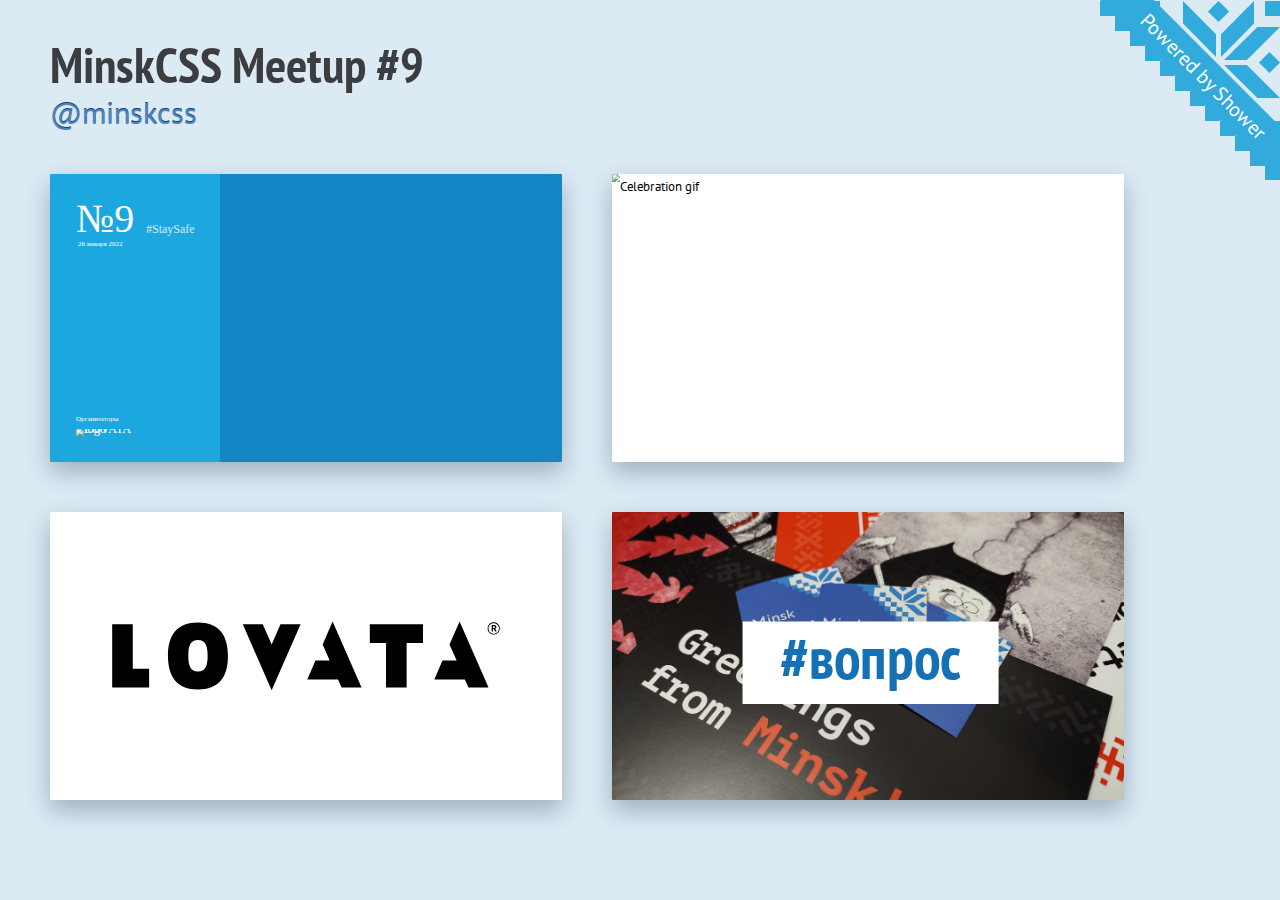
==== commit ac385501: "Update slides for MinskCSS #9" ====
--- a/index.html
+++ b/index.html
@@ -2,13 +2,14 @@
 <html lang="en">
 
 <head>
-	<title>MinskCSS Meetup #6 — Opening</title>
+	<title>MinskCSS Meetup #9 — Opening</title>
 	<meta charset="utf-8">
 	<meta http-equiv="x-ua-compatible" content="ie=edge">
 	<meta name="viewport" content="width=device-width, initial-scale=1">
 	<link rel="stylesheet" href="shower/themes/minsk-css/styles/screen-16x9.css">
 	<link rel="stylesheet" href="style.css">
 	<link rel="stylesheet" href="assets/animate.css">
+	<link rel="stylesheet" href="assets/fonts.css">
 	<style>
 		.animated {
 			animation-play-state: paused;
@@ -34,42 +35,139 @@
 <body class="shower list">
 
 	<header class="caption">
-		<h1>MinskCSS Meetup #6</h1>
+		<h1>MinskCSS Meetup #9</h1>
 		<p>
 			<a href="https://twitter.com/MinskCSS">@minskcss</a>
 		</p>
 	</header>
+	
+	<section class="slide clear" id="cover" style="background-image: linear-gradient(to right, #1CA7DF 0, #1CA7DF 33.3%, #1485C6 33.3%);">
+		<style>
+			.sidebar {
+				height: 100%;
+				width: 53vh;
+				padding-left: 52px;
+				position: absolute;
+				top: 0;
+				left: 0;
+				display: flex;
+				flex-direction: column;
+				justify-content: space-between;
+				font-family: 'Roboto';
+				color: white;
+			}
+			.sidebar_meetup-number {
+				margin-top: 49px;
+				display: block;
+				font-size: 80px;
+				line-height: 80px;
+			}
+			.sidebar_meetup-date {
+				margin-top: 4px;
+				margin-left: 4px;
+				display: block;
+				font-size: 14px;
+				line-height: 14px;
+			}
+			.sidebar_partners {
+				margin-bottom: 50px;
 
-	<section class="slide clear" id="cover" style="background-image: linear-gradient(to right, #1CA7DF 0, #1CA7DF 33.3%, #1485C6 33.3%);">
-		<img src="pictures/cover.jpg" alt="" class="cover place top">
+			}
+			.sidebar_meetup-heading {
+				font-size: 14px;
+				margin-top: 40px;
+				margin-bottom: 7px;
+			}
+			.slide ul.sidebar_meetup-list {
+				margin-bottom: 0;
+				display: flex;
+			}
+			.slide ul > .sidebar_meetup-list-item::before {
+				padding-right: 0;
+				content: '';
+				width: auto;
+			}
+			.slide ul > .sidebar_meetup-list-item {
+				opacity: 1;
+				text-indent: 0;
+				line-height: 0;
+				margin-right: 20px;
+				display: flex;
+				align-items: center;
+			}
+			.sidebar_meetup-list-image {
+				display: block;
+			}
+		</style>
+		<img src="pictures/cover.png" alt="" class="cover place top">
+		<div class="sidebar">
+			<div class="sidebar_info" style="position: relative;">
+				<span class="sidebar_meetup-number">№9</span>
+				<time datetime="2022-01-26" class="sidebar_meetup-date">26 января 2022</time>
+				<span style="opacity: 0.8; position: absolute; bottom: 13px;
+				left: 140px; font-size: 24px;">#StaySafe</span>
+			</div>
+			<div class="sidebar_partners">
+				<h3 class="sidebar_meetup-heading">Организаторы</h3>
+				<ul class="sidebar_meetup-list">
+					<li class="sidebar_meetup-list-item">
+						<img class="sidebar_meetup-list-image" src="pictures/lovata-logo-small.svg" width="120px" alt="LOVATA logo">
+					</li>
+				</ul>
+			</div>
+		</div>
 	</section>
 
 	<section class="slide clear">
-		<img src="pictures/lovata.svg" class="place" alt="LOVATA" width="900">
+		<img src="pictures/michael-scott-michael.gif" class="cover width place top" alt="Celebration gif">
 	</section>
 
 	<section class="slide clear">
-		<img src="./pictures/space.jpg" class="cover width place top">
+		<img src="pictures/lovata.svg" class="place" alt="LOVATA logo" width="900">
+	</section>
+
+	<!--section class="slide clear">
+		<img src="./pictures/space.jpg" class="cover width place top" alt="SPACE logo">
 		<img src="pictures/space.svg" width="55%" class="place">
 	</section>
 
 	<section class="slide clear">
-		<img src="pictures/issoft.svg" class="place" alt="ISSoft" width="700">
+		<img src="pictures/issoft.svg" class="place" alt="ISSoft" width="700" alt="ISSoft logo">
 	</section>
 
 	<section class="slide clear">
-		<img src="pictures/jsnation-banner.png" class="cover" alt="JSNation" style="width: 90%">
+		<img src="./pictures/support-space.jpg" class="cover width place top" alt="SPACE support">
 	</section>
 
+	<section class="slide clear black">
+        <img src="pictures/rit.png" class="cover" alt="RIT++">
+    </section>
+
 	<section class="slide clear">
-		<img src="pictures/frontendconf-banner.png" class="cover" alt="FrontendConf">
+		<h2 class="shout shrink" style="background: none; color:#1471b6;">#селфисмитапом #MinskCSS</h2>
+	</section>-->
+
+	<section class="slide clear">
+		<style>
+			.customh2 {
+				width: 50%  !important;
+				transform: translate(51%, -69px) !important;
+				padding-bottom: 35px !important;
+				background: #ffffff !important;
+				color:#1471b6 !important;
+			}
+
+			.slide h2.customh2:not(.no-bg)::after {
+				content: none;
+			}
+		</style>
+		<h2 class="shout customh2">
+			#вопрос
+		</h2>
+		<img src="pictures/present.jpg" class="next cover width place top" alt="">
 	</section>
 
-	<section class="slide black clear">
-		<img src="pictures/css-minsk-js-logo-2019.svg" class="place" width="500" alt="CSS-Minsk-JS">
-	</section>
-
-	<section class="slide clear">
+	<!-- <section class="slide clear">
 		<h2>Мы в соц. сетях</h2>
 		<ul style="font-size: 1.5em;">
 			<li>facebook.com/MinskCSS</li>
@@ -77,11 +175,11 @@
 			<li>twitter.com/MinskCSS</li>
 			<li>t.me/MinskCSS_MinskJS</li>
 		</ul>
-	</section>
+	</section> -->
 
-	<section class="slide clear">
-		<img src="pictures/qr.gif" class="place" height="400" alt="QR-code">
-	</section>
+	<!--<section class="slide clear">
+		<img src="pictures/qr.gif" class="place" height="400" alt="Quiz QR-code">
+	</section>-->
 
 
 	<footer class="badge">
